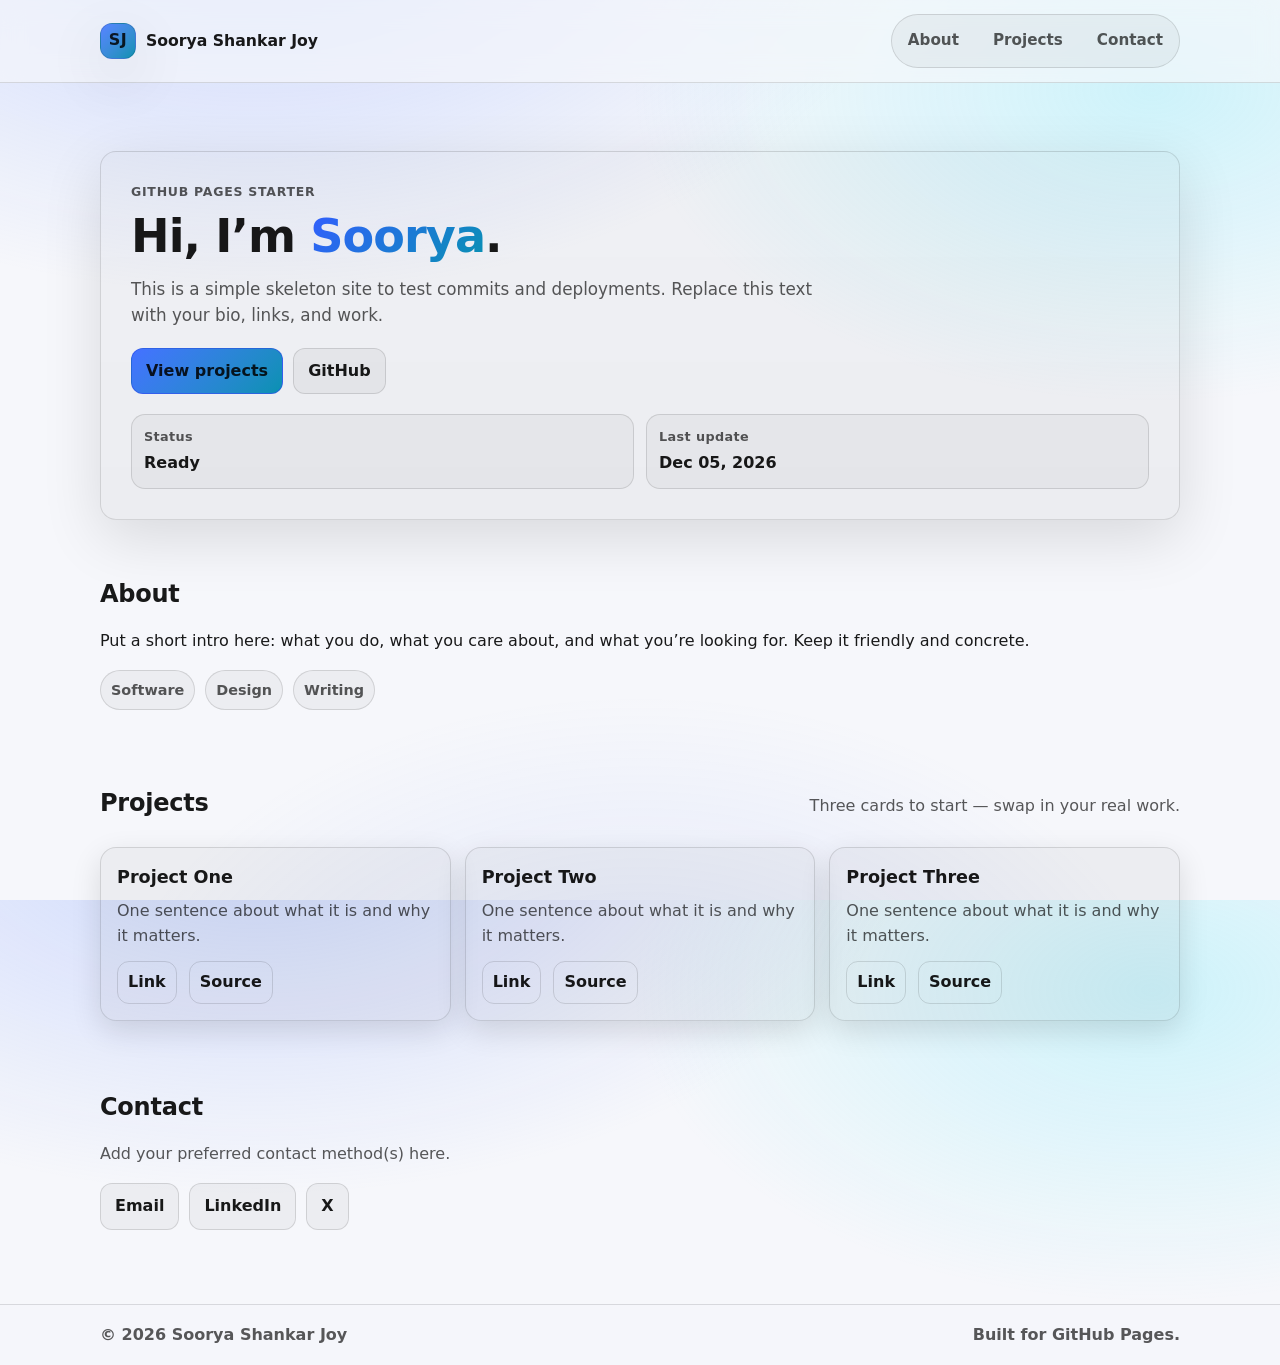
==== index.html @ 46933f5b "Init." ====
<!doctype html>
<html lang="en">
  <head>
    <meta charset="utf-8" />
    <meta name="viewport" content="width=device-width,initial-scale=1" />
    <meta name="color-scheme" content="light dark" />

    <title>Soorya Shankar Joy</title>
    <meta name="description" content="Personal website — coming online." />

    <link rel="icon" href="data:image/svg+xml,%3Csvg xmlns='http://www.w3.org/2000/svg' viewBox='0 0 100 100'%3E%3Ctext y='0.9em' font-size='90'%3E%F0%9F%93%8C%3C/text%3E%3C/svg%3E" />
    <link rel="stylesheet" href="./assets/css/styles.css" />
  </head>
  <body>
    <a class="skip-link" href="#main">Skip to content</a>

    <header class="site-header">
      <div class="container header-inner">
        <a class="brand" href="./" aria-label="Home">
          <span class="brand-mark" aria-hidden="true">SJ</span>
          <span class="brand-text">Soorya Shankar Joy</span>
        </a>

        <nav class="nav" aria-label="Primary">
          <a href="#about">About</a>
          <a href="#projects">Projects</a>
          <a href="#contact">Contact</a>
        </nav>
      </div>
    </header>

    <main id="main" class="main">
      <section class="hero">
        <div class="container hero-inner">
          <p class="eyebrow">GitHub Pages starter</p>
          <h1 class="headline">Hi, I’m <span class="accent">Soorya</span>.</h1>
          <p class="subhead">
            This is a simple skeleton site to test commits and deployments. Replace this text with your bio, links, and
            work.
          </p>

          <div class="cta-row">
            <a class="button primary" href="#projects">View projects</a>
            <a class="button" href="https://github.com/" rel="noreferrer">GitHub</a>
          </div>

          <div class="meta-row" role="list">
            <div class="meta" role="listitem">
              <div class="meta-k">Status</div>
              <div class="meta-v" id="status">Loading…</div>
            </div>
            <div class="meta" role="listitem">
              <div class="meta-k">Last update</div>
              <div class="meta-v" id="lastUpdate">—</div>
            </div>
          </div>
        </div>
      </section>

      <section id="about" class="section">
        <div class="container">
          <h2>About</h2>
          <p>
            Put a short intro here: what you do, what you care about, and what you’re looking for. Keep it friendly and
            concrete.
          </p>
          <ul class="chips" aria-label="Highlights">
            <li>Software</li>
            <li>Design</li>
            <li>Writing</li>
          </ul>
        </div>
      </section>

      <section id="projects" class="section">
        <div class="container">
          <div class="section-header">
            <h2>Projects</h2>
            <p class="muted">Three cards to start — swap in your real work.</p>
          </div>

          <div class="grid">
            <article class="card">
              <h3>Project One</h3>
              <p>One sentence about what it is and why it matters.</p>
              <div class="card-actions">
                <a href="#" aria-label="Project One link">Link</a>
                <a href="#" aria-label="Project One source">Source</a>
              </div>
            </article>
            <article class="card">
              <h3>Project Two</h3>
              <p>One sentence about what it is and why it matters.</p>
              <div class="card-actions">
                <a href="#" aria-label="Project Two link">Link</a>
                <a href="#" aria-label="Project Two source">Source</a>
              </div>
            </article>
            <article class="card">
              <h3>Project Three</h3>
              <p>One sentence about what it is and why it matters.</p>
              <div class="card-actions">
                <a href="#" aria-label="Project Three link">Link</a>
                <a href="#" aria-label="Project Three source">Source</a>
              </div>
            </article>
          </div>
        </div>
      </section>

      <section id="contact" class="section">
        <div class="container">
          <h2>Contact</h2>
          <p class="muted">Add your preferred contact method(s) here.</p>
          <div class="contact-row">
            <a class="button" href="mailto:you@example.com">Email</a>
            <a class="button" href="https://www.linkedin.com/" rel="noreferrer">LinkedIn</a>
            <a class="button" href="https://x.com/" rel="noreferrer">X</a>
          </div>
        </div>
      </section>
    </main>

    <footer class="site-footer">
      <div class="container footer-inner">
        <span>© <span id="year"></span> Soorya Shankar Joy</span>
        <span class="muted">Built for GitHub Pages.</span>
      </div>
    </footer>

    <script defer src="./assets/js/main.js"></script>
  </body>
</html>
---- assets/css/styles.css ----
:root {
  --bg: #0b0d12;
  --surface: rgba(255, 255, 255, 0.06);
  --surface-2: rgba(255, 255, 255, 0.1);
  --text: rgba(255, 255, 255, 0.92);
  --muted: rgba(255, 255, 255, 0.68);
  --border: rgba(255, 255, 255, 0.14);
  --accent: #7c9cff;
  --accent-2: #67e8f9;
  --shadow: 0 18px 60px rgba(0, 0, 0, 0.35);
  --radius: 16px;
}

@media (prefers-color-scheme: light) {
  :root {
    --bg: #f6f7fb;
    --surface: rgba(0, 0, 0, 0.04);
    --surface-2: rgba(0, 0, 0, 0.07);
    --text: rgba(0, 0, 0, 0.9);
    --muted: rgba(0, 0, 0, 0.65);
    --border: rgba(0, 0, 0, 0.12);
    --accent: #335dff;
    --accent-2: #0891b2;
    --shadow: 0 18px 60px rgba(0, 0, 0, 0.12);
  }
}

* {
  box-sizing: border-box;
}

html,
body {
  height: 100%;
}

body {
  margin: 0;
  color: var(--text);
  background: radial-gradient(1200px 700px at 20% -10%, rgba(124, 156, 255, 0.35), transparent 55%),
    radial-gradient(1000px 600px at 90% 10%, rgba(103, 232, 249, 0.28), transparent 52%),
    radial-gradient(1000px 700px at 50% 120%, rgba(124, 156, 255, 0.18), transparent 55%), var(--bg);
  font-family: ui-sans-serif, system-ui, -apple-system, Segoe UI, Roboto, "Helvetica Neue", Arial, "Noto Sans",
    "Liberation Sans", sans-serif;
  line-height: 1.55;
}

a {
  color: inherit;
  text-decoration: none;
}

a:hover {
  text-decoration: underline;
  text-underline-offset: 3px;
}

.container {
  width: min(1080px, calc(100% - 32px));
  margin: 0 auto;
}

.skip-link {
  position: absolute;
  top: 12px;
  left: 12px;
  padding: 10px 12px;
  background: var(--surface-2);
  border: 1px solid var(--border);
  border-radius: 10px;
  transform: translateY(-140%);
}

.skip-link:focus {
  transform: translateY(0);
  outline: 2px solid var(--accent);
  outline-offset: 2px;
}

.site-header {
  position: sticky;
  top: 0;
  z-index: 10;
  backdrop-filter: blur(12px);
  background: color-mix(in oklab, var(--bg), transparent 35%);
  border-bottom: 1px solid var(--border);
}

.header-inner {
  display: flex;
  align-items: center;
  justify-content: space-between;
  padding: 14px 0;
  gap: 16px;
}

.brand {
  display: flex;
  align-items: center;
  gap: 10px;
  font-weight: 700;
}

.brand-mark {
  display: inline-grid;
  place-items: center;
  width: 36px;
  height: 36px;
  border-radius: 12px;
  border: 1px solid var(--border);
  background: linear-gradient(135deg, color-mix(in oklab, var(--accent), white 20%), var(--accent-2));
  color: rgba(0, 0, 0, 0.84);
  box-shadow: var(--shadow);
  letter-spacing: 0.5px;
}

.brand-text {
  font-size: 0.98rem;
}

.nav {
  display: flex;
  gap: 14px;
  padding: 6px;
  border-radius: 999px;
  background: var(--surface);
  border: 1px solid var(--border);
}

.nav a {
  padding: 8px 10px;
  border-radius: 999px;
  color: var(--muted);
  font-weight: 600;
  font-size: 0.95rem;
}

.nav a:hover {
  color: var(--text);
  text-decoration: none;
  background: var(--surface-2);
}

.main {
  padding: 12px 0 40px;
}

.hero {
  padding: 56px 0 22px;
}

.hero-inner {
  padding: 30px;
  border: 1px solid var(--border);
  border-radius: var(--radius);
  background: linear-gradient(180deg, color-mix(in oklab, var(--surface), transparent 35%), var(--surface));
  box-shadow: var(--shadow);
}

.eyebrow {
  margin: 0 0 10px;
  font-weight: 700;
  color: var(--muted);
  letter-spacing: 0.06em;
  text-transform: uppercase;
  font-size: 0.78rem;
}

.headline {
  margin: 0;
  font-size: clamp(2rem, 3.6vw, 3.2rem);
  line-height: 1.1;
  letter-spacing: -0.02em;
}

.accent {
  background: linear-gradient(135deg, var(--accent), var(--accent-2));
  -webkit-background-clip: text;
  background-clip: text;
  color: transparent;
}

.subhead {
  margin: 14px 0 20px;
  color: var(--muted);
  font-size: 1.05rem;
  max-width: 65ch;
}

.cta-row {
  display: flex;
  flex-wrap: wrap;
  gap: 10px;
}

.button {
  display: inline-flex;
  align-items: center;
  justify-content: center;
  gap: 8px;
  padding: 10px 14px;
  border-radius: 12px;
  border: 1px solid var(--border);
  background: var(--surface);
  color: var(--text);
  font-weight: 700;
}

.button:hover {
  text-decoration: none;
  background: var(--surface-2);
}

.button.primary {
  border-color: color-mix(in oklab, var(--accent), var(--border) 40%);
  background: linear-gradient(135deg, color-mix(in oklab, var(--accent), white 10%), var(--accent-2));
  color: rgba(0, 0, 0, 0.86);
}

.meta-row {
  margin-top: 20px;
  display: grid;
  grid-template-columns: repeat(2, minmax(0, 1fr));
  gap: 12px;
}

.meta {
  padding: 12px;
  border-radius: 14px;
  border: 1px solid var(--border);
  background: color-mix(in oklab, var(--surface), transparent 20%);
}

.meta-k {
  font-size: 0.8rem;
  color: var(--muted);
  font-weight: 700;
  letter-spacing: 0.03em;
}

.meta-v {
  margin-top: 4px;
  font-weight: 700;
}

.section {
  padding: 34px 0;
}

.section-header {
  display: flex;
  align-items: baseline;
  justify-content: space-between;
  gap: 16px;
  flex-wrap: wrap;
}

h2 {
  margin: 0 0 12px;
  font-size: 1.5rem;
  letter-spacing: -0.01em;
}

.muted {
  color: var(--muted);
}

.chips {
  list-style: none;
  padding: 0;
  margin: 16px 0 0;
  display: flex;
  flex-wrap: wrap;
  gap: 10px;
}

.chips li {
  padding: 8px 10px;
  border: 1px solid var(--border);
  background: var(--surface);
  border-radius: 999px;
  font-weight: 700;
  font-size: 0.9rem;
  color: var(--muted);
}

.grid {
  display: grid;
  grid-template-columns: repeat(3, minmax(0, 1fr));
  gap: 14px;
  margin-top: 12px;
}

.card {
  padding: 16px;
  border-radius: var(--radius);
  border: 1px solid var(--border);
  background: var(--surface);
  box-shadow: 0 10px 30px rgba(0, 0, 0, 0.12);
}

.card h3 {
  margin: 0 0 8px;
  font-size: 1.1rem;
}

.card p {
  margin: 0 0 12px;
  color: var(--muted);
}

.card-actions {
  display: flex;
  gap: 12px;
  font-weight: 700;
}

.card-actions a {
  padding: 8px 10px;
  border-radius: 12px;
  border: 1px solid var(--border);
}

.card-actions a:hover {
  background: var(--surface-2);
  text-decoration: none;
}

.contact-row {
  display: flex;
  flex-wrap: wrap;
  gap: 10px;
  margin-top: 10px;
}

.site-footer {
  border-top: 1px solid var(--border);
  padding: 18px 0;
  background: color-mix(in oklab, var(--bg), transparent 30%);
}

.footer-inner {
  display: flex;
  justify-content: space-between;
  align-items: center;
  gap: 10px;
  flex-wrap: wrap;
  color: var(--muted);
  font-weight: 600;
}

@media (max-width: 860px) {
  .grid {
    grid-template-columns: 1fr;
  }

  .meta-row {
    grid-template-columns: 1fr;
  }

  .hero-inner {
    padding: 22px;
  }
}
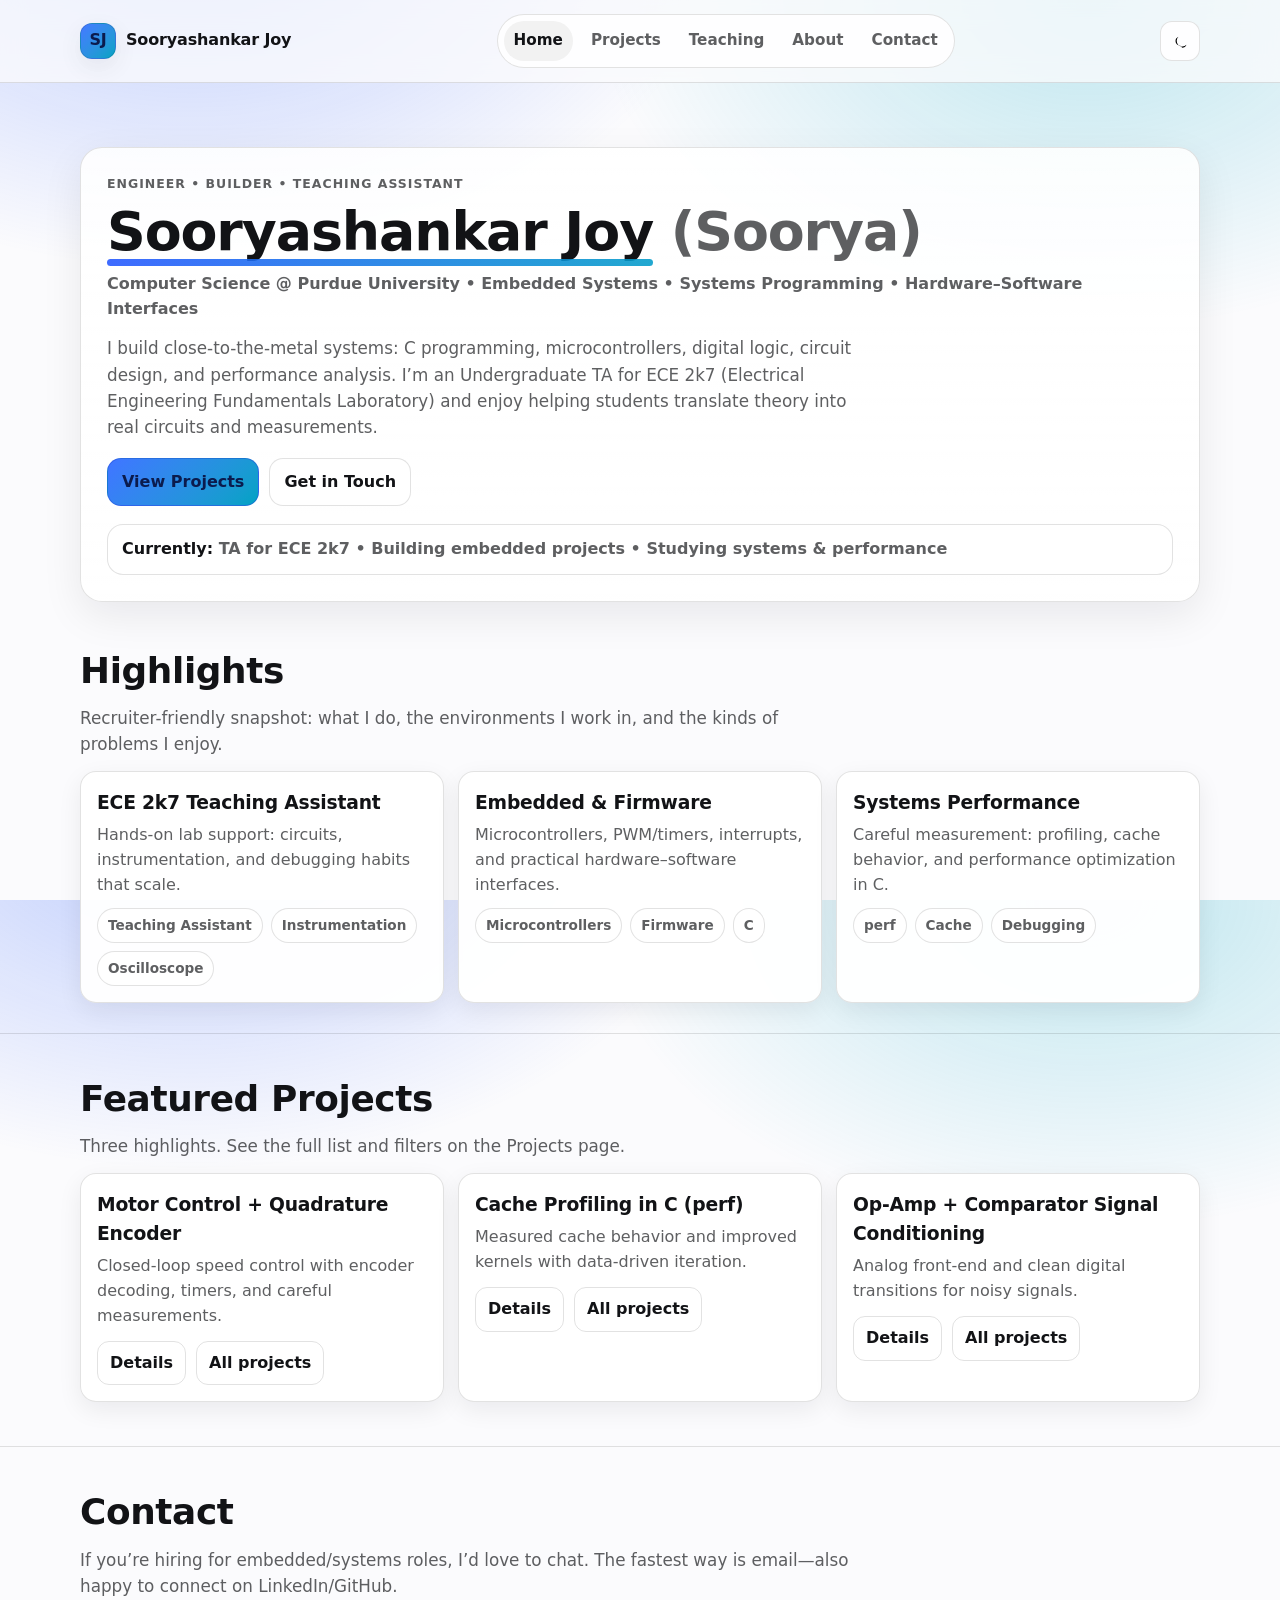
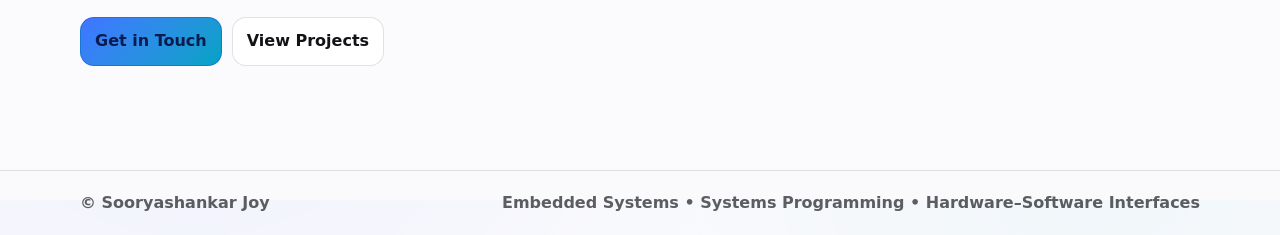
==== commit 9cc7294c: "Website 1.0" ====
--- a/index.html
+++ b/index.html
@@ -3,13 +3,36 @@
   <head>
     <meta charset="utf-8" />
     <meta name="viewport" content="width=device-width,initial-scale=1" />
-    <meta name="color-scheme" content="light dark" />
-
-    <title>Soorya Shankar Joy</title>
-    <meta name="description" content="Personal website — coming online." />
-
-    <link rel="icon" href="data:image/svg+xml,%3Csvg xmlns='http://www.w3.org/2000/svg' viewBox='0 0 100 100'%3E%3Ctext y='0.9em' font-size='90'%3E%F0%9F%93%8C%3C/text%3E%3C/svg%3E" />
-    <link rel="stylesheet" href="./assets/css/styles.css" />
+    <title>Sooryashankar Joy — Embedded Systems & Systems Programming</title>
+    <meta
+      name="description"
+      content="Sooryashankar Joy is a Computer Science student at Purdue University focused on embedded systems, systems programming, and hardware–software interfaces."
+    />
+    <meta
+      name="keywords"
+      content="Sooryashankar Joy, Purdue University, Embedded Systems, Systems Programming, C, Microcontrollers, Firmware, Hardware-Software Interface, Circuit Design, Digital Logic, Performance Optimization, Debugging, Instrumentation, Oscilloscope, Teaching Assistant, Electrical Engineering Lab"
+    />
+
+    <link rel="canonical" href="https://sooryashankarjoy.github.io/" />
+    <meta property="og:title" content="Sooryashankar Joy — Embedded Systems & Systems Programming" />
+    <meta
+      property="og:description"
+      content="Embedded systems, systems programming, and hardware–software interfaces — projects, teaching, and contact."
+    />
+    <meta property="og:type" content="website" />
+    <meta property="og:url" content="https://sooryashankarjoy.github.io/" />
+    <meta property="og:image" content="https://sooryashankarjoy.github.io/assets/og-image.svg" />
+
+    <meta name="twitter:card" content="summary_large_image" />
+    <meta name="twitter:title" content="Sooryashankar Joy — Embedded Systems & Systems Programming" />
+    <meta
+      name="twitter:description"
+      content="Embedded systems, systems programming, and hardware–software interfaces — projects, teaching, and contact."
+    />
+    <meta name="twitter:image" content="https://sooryashankarjoy.github.io/assets/og-image.svg" />
+
+    <link rel="icon" href="./assets/favicon.svg" type="image/svg+xml" />
+    <link rel="stylesheet" href="./assets/styles.css" />
   </head>
   <body>
     <a class="skip-link" href="#main">Skip to content</a>
@@ -18,104 +41,167 @@
       <div class="container header-inner">
         <a class="brand" href="./" aria-label="Home">
           <span class="brand-mark" aria-hidden="true">SJ</span>
-          <span class="brand-text">Soorya Shankar Joy</span>
+          <span>Sooryashankar Joy</span>
         </a>
 
-        <nav class="nav" aria-label="Primary">
-          <a href="#about">About</a>
-          <a href="#projects">Projects</a>
-          <a href="#contact">Contact</a>
+        <nav class="nav-desktop" aria-label="Primary">
+          <a href="./" aria-current="page">Home</a>
+          <a href="./projects.html">Projects</a>
+          <a href="./teaching.html">Teaching</a>
+          <a href="./about.html">About</a>
+          <a href="./contact.html">Contact</a>
         </nav>
+
+        <div class="header-actions">
+          <button id="themeToggle" class="icon-btn" type="button" aria-label="Toggle theme" title="Theme">
+            <svg width="18" height="18" viewBox="0 0 24 24" aria-hidden="true">
+              <path
+                fill="currentColor"
+                d="M12 18a6 6 0 0 1-6-6c0-2.6 1.7-4.8 4-5.6a7.5 7.5 0 1 0 10.6 10.6c-.8 2.3-3 4-5.6 4Z"
+              />
+            </svg>
+          </button>
+          <button
+            id="navToggle"
+            class="icon-btn hamburger"
+            type="button"
+            aria-label="Open menu"
+            aria-controls="mobileNav"
+            aria-expanded="false"
+            title="Menu"
+          >
+            <svg width="18" height="18" viewBox="0 0 24 24" aria-hidden="true">
+              <path fill="currentColor" d="M4 7h16v2H4V7Zm0 8h16v2H4v-2Zm0-4h16v2H4v-2Z" />
+            </svg>
+          </button>
+        </div>
+      </div>
+
+      <div id="mobileNav" class="mobile-panel" role="dialog" aria-label="Mobile navigation">
+        <div class="container mobile-panel-inner">
+          <a href="./" aria-current="page">Home</a>
+          <a href="./projects.html">Projects</a>
+          <a href="./teaching.html">Teaching</a>
+          <a href="./about.html">About</a>
+          <a href="./contact.html">Contact</a>
+        </div>
       </div>
     </header>
 
     <main id="main" class="main">
       <section class="hero">
-        <div class="container hero-inner">
-          <p class="eyebrow">GitHub Pages starter</p>
-          <h1 class="headline">Hi, I’m <span class="accent">Soorya</span>.</h1>
+        <div class="container">
+          <div class="hero-card">
+            <p class="eyebrow">Engineer • Builder • Teaching Assistant</p>
+            <h1 class="headline">
+              <span class="accent-underline">Sooryashankar Joy</span> <span class="muted">(Soorya)</span>
+            </h1>
+            <p class="tagline">Computer Science @ Purdue University • Embedded Systems • Systems Programming • Hardware–Software Interfaces</p>
+            <p class="subhead">
+              I build close-to-the-metal systems: C programming, microcontrollers, digital logic, circuit design, and performance
+              analysis. I’m an Undergraduate TA for ECE 2k7 (Electrical Engineering Fundamentals Laboratory) and enjoy helping
+              students translate theory into real circuits and measurements.
+            </p>
+
+            <div class="cta-row">
+              <a class="btn primary" href="./projects.html">View Projects</a>
+              <a class="btn" href="./contact.html">Get in Touch</a>
+            </div>
+
+            <div class="now" role="note" aria-label="Now">
+              <strong>Currently:</strong> TA for ECE 2k7 • Building embedded projects • Studying systems &amp; performance
+            </div>
+          </div>
+        </div>
+      </section>
+
+      <section class="section compact">
+        <div class="container">
+          <h2 class="title">Highlights</h2>
           <p class="subhead">
-            This is a simple skeleton site to test commits and deployments. Replace this text with your bio, links, and
-            work.
+            Recruiter-friendly snapshot: what I do, the environments I work in, and the kinds of problems I enjoy.
           </p>
 
+          <div class="grid" style="margin-top: 14px">
+            <article class="card span-4">
+              <h3>ECE 2k7 Teaching Assistant</h3>
+              <p>Hands-on lab support: circuits, instrumentation, and debugging habits that scale.</p>
+              <div class="tags" aria-label="Keywords">
+                <span class="tag">Teaching Assistant</span>
+                <span class="tag">Instrumentation</span>
+                <span class="tag">Oscilloscope</span>
+              </div>
+            </article>
+            <article class="card span-4">
+              <h3>Embedded &amp; Firmware</h3>
+              <p>Microcontrollers, PWM/timers, interrupts, and practical hardware–software interfaces.</p>
+              <div class="tags" aria-label="Keywords">
+                <span class="tag">Microcontrollers</span>
+                <span class="tag">Firmware</span>
+                <span class="tag">C</span>
+              </div>
+            </article>
+            <article class="card span-4">
+              <h3>Systems Performance</h3>
+              <p>Careful measurement: profiling, cache behavior, and performance optimization in C.</p>
+              <div class="tags" aria-label="Keywords">
+                <span class="tag">perf</span>
+                <span class="tag">Cache</span>
+                <span class="tag">Debugging</span>
+              </div>
+            </article>
+          </div>
+        </div>
+      </section>
+
+      <hr class="divider" />
+
+      <section class="section">
+        <div class="container">
+          <h2 class="title">Featured Projects</h2>
+          <p class="subhead muted">Three highlights. See the full list and filters on the Projects page.</p>
+
+          <div class="grid" style="margin-top: 14px">
+            <article class="card span-4">
+              <h3>Motor Control + Quadrature Encoder</h3>
+              <p>Closed-loop speed control with encoder decoding, timers, and careful measurements.</p>
+              <div class="card-actions">
+                <a href="./projects.html#motor-control">Details</a>
+                <a href="./projects.html">All projects</a>
+              </div>
+            </article>
+            <article class="card span-4">
+              <h3>Cache Profiling in C (perf)</h3>
+              <p>Measured cache behavior and improved kernels with data-driven iteration.</p>
+              <div class="card-actions">
+                <a href="./projects.html#perf-c">Details</a>
+                <a href="./projects.html">All projects</a>
+              </div>
+            </article>
+            <article class="card span-4">
+              <h3>Op-Amp + Comparator Signal Conditioning</h3>
+              <p>Analog front-end and clean digital transitions for noisy signals.</p>
+              <div class="card-actions">
+                <a href="./projects.html#signal-conditioning">Details</a>
+                <a href="./projects.html">All projects</a>
+              </div>
+            </article>
+          </div>
+        </div>
+      </section>
+
+      <hr class="divider" />
+
+      <section class="section">
+        <div class="container">
+          <h2 class="title">Contact</h2>
+          <p class="subhead">
+            If you’re hiring for embedded/systems roles, I’d love to chat. The fastest way is email—also happy to connect on
+            LinkedIn/GitHub.
+          </p>
           <div class="cta-row">
-            <a class="button primary" href="#projects">View projects</a>
-            <a class="button" href="https://github.com/" rel="noreferrer">GitHub</a>
-          </div>
-
-          <div class="meta-row" role="list">
-            <div class="meta" role="listitem">
-              <div class="meta-k">Status</div>
-              <div class="meta-v" id="status">Loading…</div>
-            </div>
-            <div class="meta" role="listitem">
-              <div class="meta-k">Last update</div>
-              <div class="meta-v" id="lastUpdate">—</div>
-            </div>
-          </div>
-        </div>
-      </section>
-
-      <section id="about" class="section">
-        <div class="container">
-          <h2>About</h2>
-          <p>
-            Put a short intro here: what you do, what you care about, and what you’re looking for. Keep it friendly and
-            concrete.
-          </p>
-          <ul class="chips" aria-label="Highlights">
-            <li>Software</li>
-            <li>Design</li>
-            <li>Writing</li>
-          </ul>
-        </div>
-      </section>
-
-      <section id="projects" class="section">
-        <div class="container">
-          <div class="section-header">
-            <h2>Projects</h2>
-            <p class="muted">Three cards to start — swap in your real work.</p>
-          </div>
-
-          <div class="grid">
-            <article class="card">
-              <h3>Project One</h3>
-              <p>One sentence about what it is and why it matters.</p>
-              <div class="card-actions">
-                <a href="#" aria-label="Project One link">Link</a>
-                <a href="#" aria-label="Project One source">Source</a>
-              </div>
-            </article>
-            <article class="card">
-              <h3>Project Two</h3>
-              <p>One sentence about what it is and why it matters.</p>
-              <div class="card-actions">
-                <a href="#" aria-label="Project Two link">Link</a>
-                <a href="#" aria-label="Project Two source">Source</a>
-              </div>
-            </article>
-            <article class="card">
-              <h3>Project Three</h3>
-              <p>One sentence about what it is and why it matters.</p>
-              <div class="card-actions">
-                <a href="#" aria-label="Project Three link">Link</a>
-                <a href="#" aria-label="Project Three source">Source</a>
-              </div>
-            </article>
-          </div>
-        </div>
-      </section>
-
-      <section id="contact" class="section">
-        <div class="container">
-          <h2>Contact</h2>
-          <p class="muted">Add your preferred contact method(s) here.</p>
-          <div class="contact-row">
-            <a class="button" href="mailto:you@example.com">Email</a>
-            <a class="button" href="https://www.linkedin.com/" rel="noreferrer">LinkedIn</a>
-            <a class="button" href="https://x.com/" rel="noreferrer">X</a>
+            <a class="btn primary" href="./contact.html">Get in Touch</a>
+            <a class="btn" href="./projects.html">View Projects</a>
           </div>
         </div>
       </section>
@@ -123,11 +209,17 @@
 
     <footer class="site-footer">
       <div class="container footer-inner">
-        <span>© <span id="year"></span> Soorya Shankar Joy</span>
-        <span class="muted">Built for GitHub Pages.</span>
+        <span>© <span id="year"></span> Sooryashankar Joy</span>
+        <span>Embedded Systems • Systems Programming • Hardware–Software Interfaces</span>
       </div>
     </footer>
 
-    <script defer src="./assets/js/main.js"></script>
+    <button id="backToTop" class="back-to-top" type="button" aria-label="Back to top" title="Back to top">
+      <svg width="18" height="18" viewBox="0 0 24 24" aria-hidden="true">
+        <path fill="currentColor" d="M12 5l7 7-1.4 1.4L13 8.8V19h-2V8.8L6.4 13.4 5 12l7-7Z" />
+      </svg>
+    </button>
+
+    <script defer src="./assets/main.js"></script>
   </body>
 </html>
--- a/assets/styles.css
+++ b/assets/styles.css
@@ -0,0 +1,677 @@
+/*
+  Sooryashankar Joy — Personal site
+  Vanilla HTML/CSS, GitHub Pages friendly.
+*/
+
+:root {
+  /* Color system (light defaults) */
+  --bg: #fbfbfd;
+  --surface: #ffffff;
+  --text: #121316;
+  --muted: rgba(18, 19, 22, 0.68);
+  --border: rgba(18, 19, 22, 0.12);
+  --shadow: 0 14px 40px rgba(18, 19, 22, 0.08);
+  --shadow-soft: 0 8px 24px rgba(18, 19, 22, 0.07);
+
+  --accent: #2457ff;
+  --accent-2: #00a3c4;
+  --accent-ink: #0b1b4d;
+
+  /* Type */
+  --font: ui-sans-serif, system-ui, -apple-system, Segoe UI, Roboto, "Helvetica Neue", Arial, "Noto Sans",
+    "Liberation Sans", sans-serif;
+  --mono: ui-monospace, SFMono-Regular, Menlo, Monaco, Consolas, "Liberation Mono", "Courier New", monospace;
+
+  /* Spacing + radius */
+  --container: 1120px;
+  --pad: 20px;
+  --radius: 16px;
+  --radius-sm: 12px;
+  --radius-lg: 22px;
+
+  /* Focus */
+  --focus: color-mix(in oklab, var(--accent), white 15%);
+
+  color-scheme: light;
+}
+
+/* Dark theme */
+html[data-theme="dark"] {
+  --bg: #0b0c10;
+  --surface: #11131a;
+  --text: rgba(255, 255, 255, 0.92);
+  --muted: rgba(255, 255, 255, 0.68);
+  --border: rgba(255, 255, 255, 0.14);
+  --shadow: 0 18px 60px rgba(0, 0, 0, 0.35);
+  --shadow-soft: 0 12px 40px rgba(0, 0, 0, 0.28);
+  --accent: #7c9cff;
+  --accent-2: #67e8f9;
+  --accent-ink: rgba(0, 0, 0, 0.82);
+  color-scheme: dark;
+}
+
+* {
+  box-sizing: border-box;
+}
+
+html,
+body {
+  height: 100%;
+}
+
+body {
+  margin: 0;
+  font-family: var(--font);
+  line-height: 1.55;
+  color: var(--text);
+  background:
+    radial-gradient(900px 600px at 15% -10%, color-mix(in oklab, var(--accent), transparent 70%), transparent 60%),
+    radial-gradient(900px 600px at 85% 0%, color-mix(in oklab, var(--accent-2), transparent 76%), transparent 55%),
+    var(--bg);
+}
+
+img,
+svg {
+  max-width: 100%;
+  height: auto;
+}
+
+a {
+  color: inherit;
+  text-decoration: none;
+}
+
+a:hover {
+  text-decoration: underline;
+  text-underline-offset: 3px;
+}
+
+/* Accessibility */
+:focus-visible {
+  outline: 2px solid var(--focus);
+  outline-offset: 3px;
+}
+
+.skip-link {
+  position: absolute;
+  top: 12px;
+  left: 12px;
+  padding: 10px 12px;
+  border-radius: 12px;
+  border: 1px solid var(--border);
+  background: color-mix(in oklab, var(--surface), transparent 12%);
+  transform: translateY(-150%);
+  z-index: 1000;
+}
+
+.skip-link:focus {
+  transform: translateY(0);
+}
+
+/* Layout */
+.container {
+  width: min(var(--container), calc(100% - (var(--pad) * 2)));
+  margin: 0 auto;
+}
+
+.main {
+  padding: 18px 0 60px;
+}
+
+.section {
+  padding: 44px 0;
+}
+
+.section.compact {
+  padding: 30px 0;
+}
+
+.divider {
+  border: 0;
+  height: 1px;
+  background: var(--border);
+  margin: 0;
+}
+
+/* Typography */
+.eyebrow {
+  margin: 0 0 10px;
+  font-weight: 700;
+  color: var(--muted);
+  letter-spacing: 0.08em;
+  text-transform: uppercase;
+  font-size: 0.78rem;
+}
+
+.headline {
+  margin: 0;
+  letter-spacing: -0.02em;
+  line-height: 1.06;
+  font-size: clamp(2.2rem, 4.2vw, 3.4rem);
+}
+
+.title {
+  margin: 0;
+  letter-spacing: -0.01em;
+  line-height: 1.15;
+  font-size: clamp(1.7rem, 2.8vw, 2.3rem);
+}
+
+.subhead {
+  margin: 14px 0 0;
+  color: var(--muted);
+  font-size: 1.05rem;
+  max-width: 72ch;
+}
+
+.muted {
+  color: var(--muted);
+}
+
+.mono {
+  font-family: var(--mono);
+}
+
+/* Header / nav */
+.site-header {
+  position: sticky;
+  top: 0;
+  z-index: 50;
+  backdrop-filter: blur(12px);
+  background: color-mix(in oklab, var(--bg), transparent 24%);
+  border-bottom: 1px solid var(--border);
+}
+
+.header-inner {
+  display: flex;
+  align-items: center;
+  justify-content: space-between;
+  gap: 14px;
+  padding: 14px 0;
+}
+
+.brand {
+  display: inline-flex;
+  align-items: center;
+  gap: 10px;
+  font-weight: 800;
+  letter-spacing: -0.01em;
+}
+
+.brand-mark {
+  display: inline-grid;
+  place-items: center;
+  width: 36px;
+  height: 36px;
+  border-radius: 12px;
+  border: 1px solid var(--border);
+  background: linear-gradient(135deg, color-mix(in oklab, var(--accent), white 16%), var(--accent-2));
+  color: var(--accent-ink);
+  box-shadow: var(--shadow-soft);
+}
+
+.nav-desktop {
+  display: flex;
+  align-items: center;
+  gap: 8px;
+  padding: 6px;
+  border-radius: 999px;
+  border: 1px solid var(--border);
+  background: color-mix(in oklab, var(--surface), transparent 6%);
+}
+
+.nav-desktop a {
+  padding: 8px 10px;
+  border-radius: 999px;
+  font-weight: 700;
+  font-size: 0.95rem;
+  color: var(--muted);
+}
+
+.nav-desktop a[aria-current="page"] {
+  color: var(--text);
+  background: color-mix(in oklab, var(--surface), black 4%);
+  text-decoration: none;
+}
+
+.nav-desktop a:hover {
+  color: var(--text);
+  text-decoration: none;
+  background: color-mix(in oklab, var(--surface), black 5%);
+}
+
+.header-actions {
+  display: flex;
+  align-items: center;
+  gap: 8px;
+}
+
+.icon-btn {
+  display: inline-grid;
+  place-items: center;
+  width: 40px;
+  height: 40px;
+  border-radius: 12px;
+  border: 1px solid var(--border);
+  background: color-mix(in oklab, var(--surface), transparent 6%);
+}
+
+.icon-btn:hover {
+  background: color-mix(in oklab, var(--surface), black 5%);
+  text-decoration: none;
+}
+
+.hamburger {
+  display: none;
+}
+
+.mobile-panel {
+  display: none;
+  border-top: 1px solid var(--border);
+  background: color-mix(in oklab, var(--bg), transparent 12%);
+}
+
+.mobile-panel-inner {
+  padding: 10px 0 16px;
+  display: grid;
+  gap: 8px;
+}
+
+.mobile-panel a {
+  padding: 12px 12px;
+  border-radius: 14px;
+  border: 1px solid var(--border);
+  background: color-mix(in oklab, var(--surface), transparent 6%);
+  font-weight: 800;
+}
+
+.mobile-panel a[aria-current="page"] {
+  border-color: color-mix(in oklab, var(--accent), var(--border) 65%);
+}
+
+html[data-nav-open="true"] .mobile-panel {
+  display: block;
+}
+
+/* Hero */
+.hero {
+  padding: 46px 0 18px;
+}
+
+.hero-card {
+  padding: 26px;
+  border-radius: var(--radius-lg);
+  border: 1px solid var(--border);
+  background: linear-gradient(
+    180deg,
+    color-mix(in oklab, var(--surface), transparent 12%),
+    color-mix(in oklab, var(--surface), transparent 2%)
+  );
+  box-shadow: var(--shadow);
+}
+
+.tagline {
+  margin: 12px 0 0;
+  font-weight: 800;
+  color: var(--muted);
+}
+
+.cta-row {
+  display: flex;
+  flex-wrap: wrap;
+  gap: 10px;
+  margin-top: 18px;
+}
+
+.btn {
+  display: inline-flex;
+  align-items: center;
+  justify-content: center;
+  gap: 10px;
+  padding: 11px 14px;
+  border-radius: 14px;
+  border: 1px solid var(--border);
+  background: color-mix(in oklab, var(--surface), transparent 6%);
+  font-weight: 800;
+}
+
+.btn:hover {
+  text-decoration: none;
+  background: color-mix(in oklab, var(--surface), black 5%);
+}
+
+.btn.primary {
+  border-color: color-mix(in oklab, var(--accent), var(--border) 60%);
+  background: linear-gradient(135deg, color-mix(in oklab, var(--accent), white 14%), var(--accent-2));
+  color: var(--accent-ink);
+}
+
+.btn.primary:hover {
+  background: linear-gradient(135deg, color-mix(in oklab, var(--accent), white 6%), var(--accent-2));
+}
+
+.btn.ghost {
+  background: transparent;
+}
+
+.btn.ghost:hover {
+  background: color-mix(in oklab, var(--surface), transparent 60%);
+}
+
+/* Subtle accent underline animation (CSS only) */
+.accent-underline {
+  position: relative;
+  display: inline-block;
+}
+
+.accent-underline::after {
+  content: "";
+  position: absolute;
+  left: 0;
+  right: 0;
+  bottom: -0.12em;
+  height: 0.14em;
+  border-radius: 999px;
+  background: linear-gradient(90deg, var(--accent), var(--accent-2), var(--accent));
+  background-size: 220% 100%;
+  animation: accentShift 6s linear infinite;
+  opacity: 0.88;
+}
+
+@keyframes accentShift {
+  0% {
+    background-position: 0% 50%;
+  }
+  100% {
+    background-position: 220% 50%;
+  }
+}
+
+@media (prefers-reduced-motion: reduce) {
+  .accent-underline::after {
+    animation: none;
+  }
+}
+
+/* Cards, grids, tags */
+.grid {
+  display: grid;
+  grid-template-columns: repeat(12, minmax(0, 1fr));
+  gap: 14px;
+}
+
+.card {
+  border: 1px solid var(--border);
+  background: color-mix(in oklab, var(--surface), transparent 4%);
+  border-radius: var(--radius);
+  box-shadow: var(--shadow-soft);
+  padding: 16px;
+}
+
+.card h3 {
+  margin: 0 0 6px;
+  letter-spacing: -0.01em;
+}
+
+.card p {
+  margin: 0;
+  color: var(--muted);
+}
+
+.card .meta {
+  margin-top: 10px;
+  padding-top: 10px;
+  border-top: 1px solid var(--border);
+  color: var(--muted);
+  font-size: 0.95rem;
+}
+
+.span-4 {
+  grid-column: span 4;
+}
+
+.span-6 {
+  grid-column: span 6;
+}
+
+.span-8 {
+  grid-column: span 8;
+}
+
+.span-12 {
+  grid-column: span 12;
+}
+
+.tags {
+  display: flex;
+  flex-wrap: wrap;
+  gap: 8px;
+  margin-top: 10px;
+}
+
+.tag {
+  display: inline-flex;
+  align-items: center;
+  gap: 8px;
+  padding: 6px 10px;
+  border-radius: 999px;
+  border: 1px solid var(--border);
+  background: color-mix(in oklab, var(--surface), transparent 8%);
+  font-weight: 800;
+  font-size: 0.85rem;
+  color: var(--muted);
+}
+
+.card-actions {
+  display: flex;
+  flex-wrap: wrap;
+  gap: 10px;
+  margin-top: 12px;
+}
+
+.card-actions a {
+  padding: 9px 12px;
+  border-radius: 12px;
+  border: 1px solid var(--border);
+  font-weight: 800;
+}
+
+.card-actions a:hover {
+  text-decoration: none;
+  background: color-mix(in oklab, var(--surface), black 5%);
+}
+
+/* “Now” strip */
+.now {
+  margin-top: 18px;
+  border: 1px solid var(--border);
+  background: color-mix(in oklab, var(--surface), transparent 8%);
+  border-radius: var(--radius);
+  padding: 12px 14px;
+  color: var(--muted);
+  font-weight: 700;
+}
+
+.now strong {
+  color: var(--text);
+}
+
+/* Filter chips */
+.chips {
+  display: flex;
+  flex-wrap: wrap;
+  gap: 8px;
+  margin: 14px 0 0;
+  padding: 0;
+  list-style: none;
+}
+
+.chip-btn {
+  padding: 8px 12px;
+  border-radius: 999px;
+  border: 1px solid var(--border);
+  background: color-mix(in oklab, var(--surface), transparent 6%);
+  font-weight: 900;
+  color: var(--muted);
+}
+
+.chip-btn[aria-pressed="true"] {
+  color: var(--text);
+  border-color: color-mix(in oklab, var(--accent), var(--border) 65%);
+}
+
+.chip-btn:hover {
+  background: color-mix(in oklab, var(--surface), black 5%);
+}
+
+/* Accordion */
+.accordion {
+  display: grid;
+  gap: 10px;
+  margin-top: 14px;
+}
+
+.accordion-item {
+  border: 1px solid var(--border);
+  border-radius: var(--radius);
+  background: color-mix(in oklab, var(--surface), transparent 4%);
+  overflow: clip;
+}
+
+.accordion-trigger {
+  width: 100%;
+  padding: 14px 14px;
+  border: 0;
+  background: transparent;
+  color: var(--text);
+  display: flex;
+  align-items: center;
+  justify-content: space-between;
+  gap: 12px;
+  font-weight: 900;
+  text-align: left;
+  cursor: pointer;
+}
+
+.accordion-trigger:hover {
+  background: color-mix(in oklab, var(--surface), black 4%);
+}
+
+.accordion-panel {
+  padding: 0 14px 14px;
+  color: var(--muted);
+}
+
+.accordion-panel[hidden] {
+  display: none;
+}
+
+.chev {
+  flex: 0 0 auto;
+  width: 18px;
+  height: 18px;
+  border-radius: 6px;
+  border: 1px solid var(--border);
+  display: inline-grid;
+  place-items: center;
+  color: var(--muted);
+}
+
+/* Footer */
+.site-footer {
+  border-top: 1px solid var(--border);
+  padding: 20px 0;
+  background: color-mix(in oklab, var(--bg), transparent 16%);
+}
+
+.footer-inner {
+  display: flex;
+  justify-content: space-between;
+  align-items: center;
+  gap: 10px;
+  flex-wrap: wrap;
+  color: var(--muted);
+  font-weight: 700;
+}
+
+/* Back-to-top */
+.back-to-top {
+  position: fixed;
+  right: 16px;
+  bottom: 16px;
+  width: 44px;
+  height: 44px;
+  border-radius: 14px;
+  border: 1px solid var(--border);
+  background: color-mix(in oklab, var(--surface), transparent 2%);
+  box-shadow: var(--shadow-soft);
+  display: none;
+  place-items: center;
+  cursor: pointer;
+  z-index: 60;
+}
+
+.back-to-top:hover {
+  background: color-mix(in oklab, var(--surface), black 6%);
+}
+
+html[data-show-top="true"] .back-to-top {
+  display: grid;
+}
+
+/* Forms */
+.field {
+  display: grid;
+  gap: 6px;
+}
+
+label {
+  font-weight: 800;
+  color: var(--muted);
+}
+
+input,
+textarea {
+  width: 100%;
+  padding: 12px 12px;
+  border-radius: 14px;
+  border: 1px solid var(--border);
+  background: color-mix(in oklab, var(--surface), transparent 6%);
+  color: var(--text);
+  font: inherit;
+}
+
+textarea {
+  min-height: 120px;
+  resize: vertical;
+}
+
+.form-grid {
+  display: grid;
+  gap: 12px;
+  margin-top: 14px;
+}
+
+.note {
+  margin-top: 10px;
+  font-size: 0.95rem;
+  color: var(--muted);
+}
+
+/* Responsive */
+@media (max-width: 920px) {
+  .span-4,
+  .span-6,
+  .span-8 {
+    grid-column: span 12;
+  }
+
+  .nav-desktop {
+    display: none;
+  }
+
+  .hamburger {
+    display: inline-grid;
+  }
+}
+
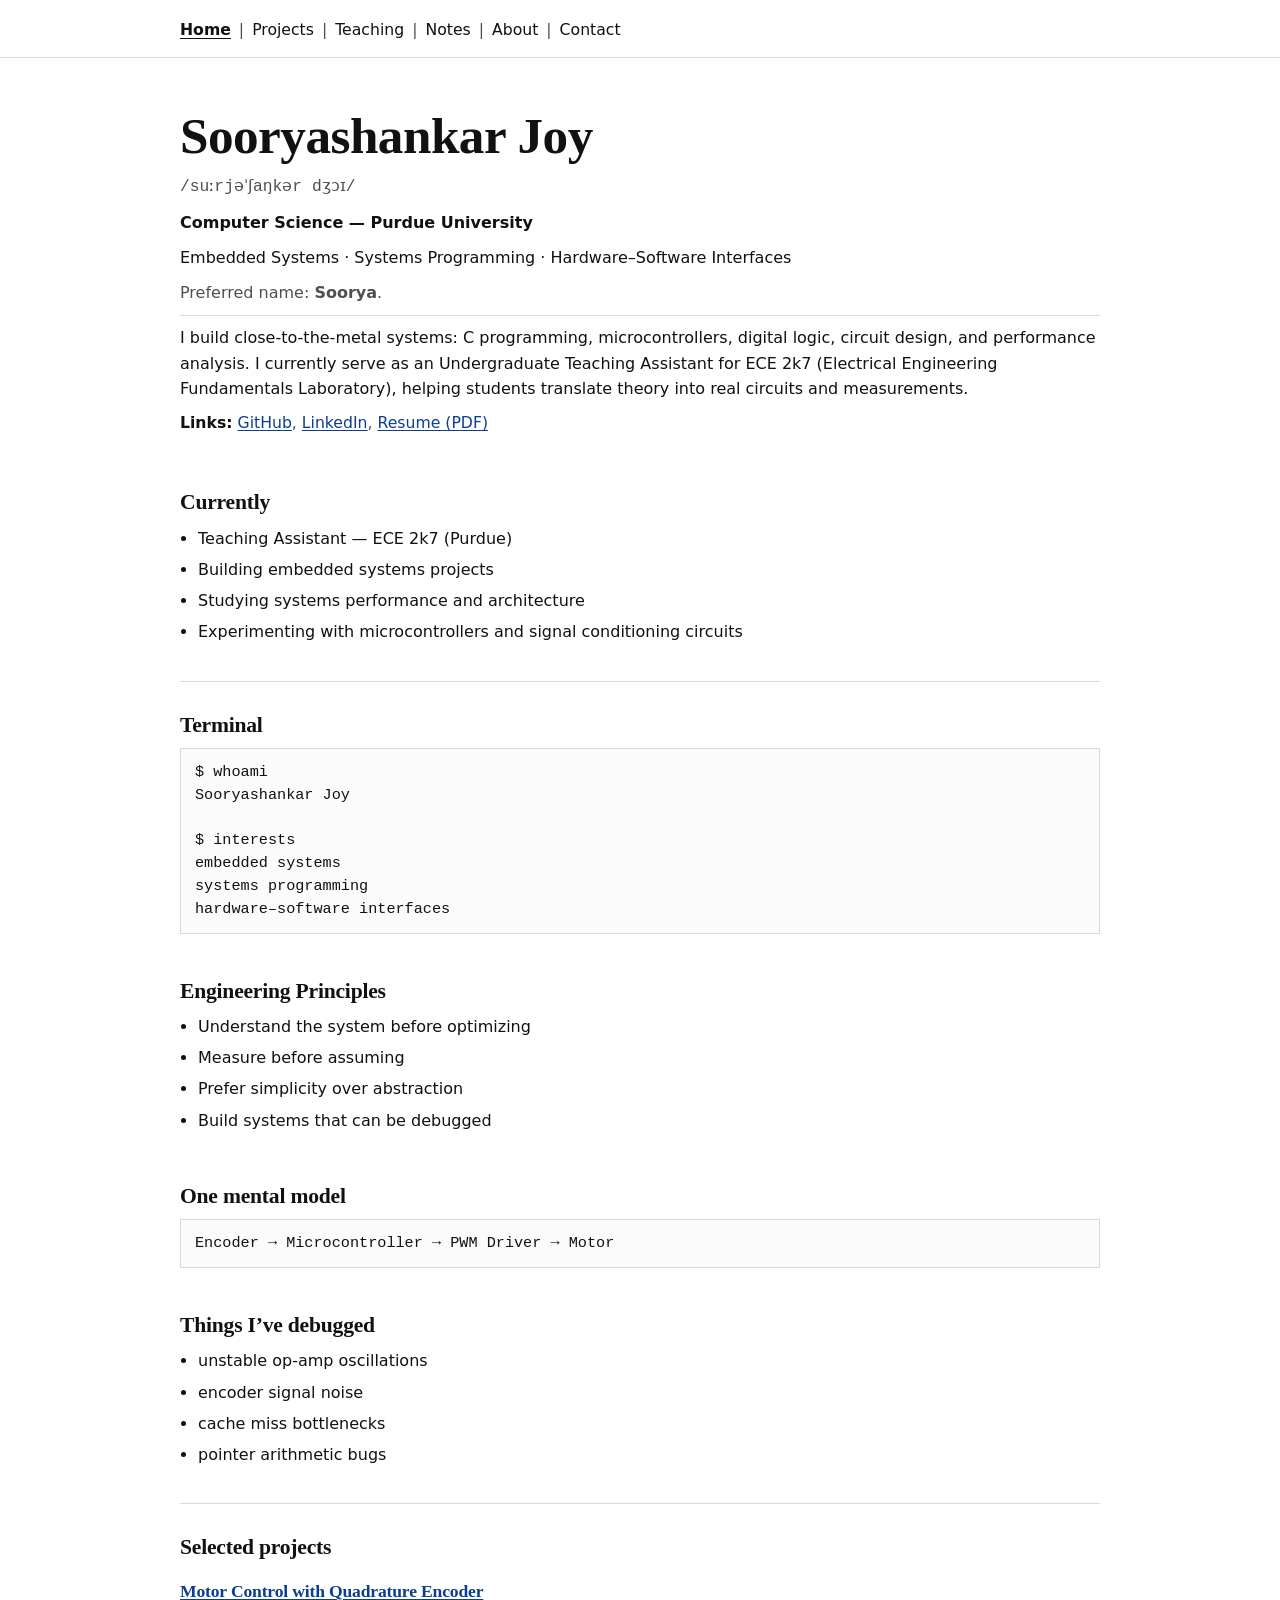
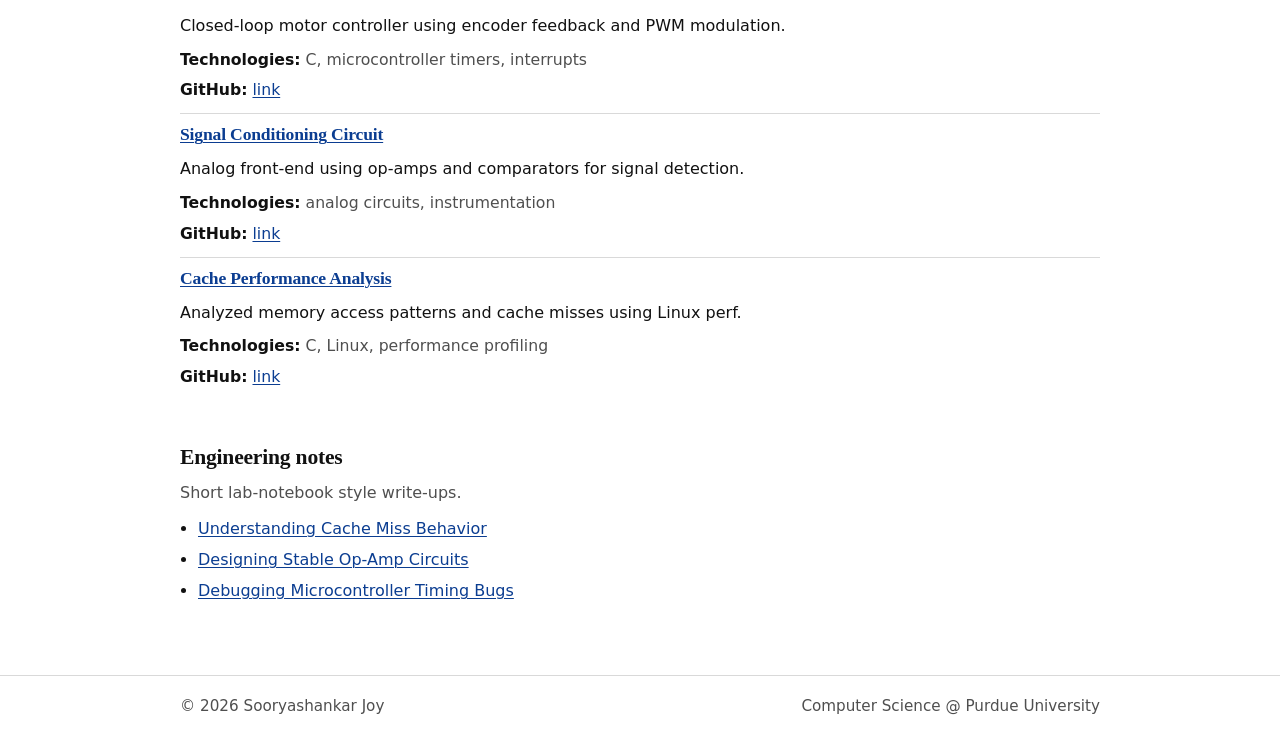
==== commit 446dcca8: "Website 1.0" ====
--- a/index.html
+++ b/index.html
@@ -3,31 +3,28 @@
   <head>
     <meta charset="utf-8" />
     <meta name="viewport" content="width=device-width,initial-scale=1" />
-    <title>Sooryashankar Joy — Embedded Systems & Systems Programming</title>
+
+    <title>Sooryashankar Joy (Soorya) — Systems & Embedded</title>
     <meta
       name="description"
-      content="Sooryashankar Joy is a Computer Science student at Purdue University focused on embedded systems, systems programming, and hardware–software interfaces."
+      content="Sooryashankar Joy (Soorya) is a Computer Science student at Purdue University focused on embedded systems, systems programming, and hardware–software interfaces."
     />
-    <meta
-      name="keywords"
-      content="Sooryashankar Joy, Purdue University, Embedded Systems, Systems Programming, C, Microcontrollers, Firmware, Hardware-Software Interface, Circuit Design, Digital Logic, Performance Optimization, Debugging, Instrumentation, Oscilloscope, Teaching Assistant, Electrical Engineering Lab"
-    />
+    <link rel="canonical" href="https://sooryashankarjoy.github.io/" />
 
-    <link rel="canonical" href="https://sooryashankarjoy.github.io/" />
-    <meta property="og:title" content="Sooryashankar Joy — Embedded Systems & Systems Programming" />
+    <meta property="og:title" content="Sooryashankar Joy — Systems & Embedded" />
     <meta
       property="og:description"
-      content="Embedded systems, systems programming, and hardware–software interfaces — projects, teaching, and contact."
+      content="Embedded systems, systems programming, hardware–software interfaces. Projects, teaching, engineering notes."
     />
     <meta property="og:type" content="website" />
     <meta property="og:url" content="https://sooryashankarjoy.github.io/" />
     <meta property="og:image" content="https://sooryashankarjoy.github.io/assets/og-image.svg" />
 
     <meta name="twitter:card" content="summary_large_image" />
-    <meta name="twitter:title" content="Sooryashankar Joy — Embedded Systems & Systems Programming" />
+    <meta name="twitter:title" content="Sooryashankar Joy — Systems & Embedded" />
     <meta
       name="twitter:description"
-      content="Embedded systems, systems programming, and hardware–software interfaces — projects, teaching, and contact."
+      content="Embedded systems, systems programming, hardware–software interfaces. Projects, teaching, engineering notes."
     />
     <meta name="twitter:image" content="https://sooryashankarjoy.github.io/assets/og-image.svg" />
 
@@ -39,187 +36,144 @@
 
     <header class="site-header">
       <div class="container header-inner">
-        <a class="brand" href="./" aria-label="Home">
-          <span class="brand-mark" aria-hidden="true">SJ</span>
-          <span>Sooryashankar Joy</span>
-        </a>
-
-        <nav class="nav-desktop" aria-label="Primary">
-          <a href="./" aria-current="page">Home</a>
+        <nav class="topnav" aria-label="Primary">
+          <a href="./">Home</a>
+          <span class="sep" aria-hidden="true">|</span>
           <a href="./projects.html">Projects</a>
+          <span class="sep" aria-hidden="true">|</span>
           <a href="./teaching.html">Teaching</a>
+          <span class="sep" aria-hidden="true">|</span>
+          <a href="./notes.html">Notes</a>
+          <span class="sep" aria-hidden="true">|</span>
           <a href="./about.html">About</a>
+          <span class="sep" aria-hidden="true">|</span>
           <a href="./contact.html">Contact</a>
         </nav>
-
-        <div class="header-actions">
-          <button id="themeToggle" class="icon-btn" type="button" aria-label="Toggle theme" title="Theme">
-            <svg width="18" height="18" viewBox="0 0 24 24" aria-hidden="true">
-              <path
-                fill="currentColor"
-                d="M12 18a6 6 0 0 1-6-6c0-2.6 1.7-4.8 4-5.6a7.5 7.5 0 1 0 10.6 10.6c-.8 2.3-3 4-5.6 4Z"
-              />
-            </svg>
-          </button>
-          <button
-            id="navToggle"
-            class="icon-btn hamburger"
-            type="button"
-            aria-label="Open menu"
-            aria-controls="mobileNav"
-            aria-expanded="false"
-            title="Menu"
-          >
-            <svg width="18" height="18" viewBox="0 0 24 24" aria-hidden="true">
-              <path fill="currentColor" d="M4 7h16v2H4V7Zm0 8h16v2H4v-2Zm0-4h16v2H4v-2Z" />
-            </svg>
-          </button>
-        </div>
-      </div>
-
-      <div id="mobileNav" class="mobile-panel" role="dialog" aria-label="Mobile navigation">
-        <div class="container mobile-panel-inner">
-          <a href="./" aria-current="page">Home</a>
-          <a href="./projects.html">Projects</a>
-          <a href="./teaching.html">Teaching</a>
-          <a href="./about.html">About</a>
-          <a href="./contact.html">Contact</a>
-        </div>
       </div>
     </header>
 
-    <main id="main" class="main">
-      <section class="hero">
-        <div class="container">
-          <div class="hero-card">
-            <p class="eyebrow">Engineer • Builder • Teaching Assistant</p>
-            <h1 class="headline">
-              <span class="accent-underline">Sooryashankar Joy</span> <span class="muted">(Soorya)</span>
-            </h1>
-            <p class="tagline">Computer Science @ Purdue University • Embedded Systems • Systems Programming • Hardware–Software Interfaces</p>
-            <p class="subhead">
-              I build close-to-the-metal systems: C programming, microcontrollers, digital logic, circuit design, and performance
-              analysis. I’m an Undergraduate TA for ECE 2k7 (Electrical Engineering Fundamentals Laboratory) and enjoy helping
-              students translate theory into real circuits and measurements.
-            </p>
+    <main id="main">
+      <div class="container">
+        <section aria-label="Hero">
+          <h1>Sooryashankar Joy</h1>
+          <div class="subtitle">
+            <span title="soo-rya SHANG-ker joy">/suːrjəˈʃaŋkər dʒɔɪ/</span>
+          </div>
+          <p class="tagline"><strong>Computer Science — Purdue University</strong></p>
+          <p class="tagline">Embedded Systems · Systems Programming · Hardware–Software Interfaces</p>
+          <p class="muted">Preferred name: <strong>Soorya</strong>.</p>
 
-            <div class="cta-row">
-              <a class="btn primary" href="./projects.html">View Projects</a>
-              <a class="btn" href="./contact.html">Get in Touch</a>
-            </div>
+          <hr class="rule" />
 
-            <div class="now" role="note" aria-label="Now">
-              <strong>Currently:</strong> TA for ECE 2k7 • Building embedded projects • Studying systems &amp; performance
-            </div>
-          </div>
-        </div>
-      </section>
-
-      <section class="section compact">
-        <div class="container">
-          <h2 class="title">Highlights</h2>
-          <p class="subhead">
-            Recruiter-friendly snapshot: what I do, the environments I work in, and the kinds of problems I enjoy.
+          <p>
+            I build close-to-the-metal systems: C programming, microcontrollers, digital logic, circuit design, and performance
+            analysis. I currently serve as an Undergraduate Teaching Assistant for ECE 2k7 (Electrical Engineering Fundamentals
+            Laboratory), helping students translate theory into real circuits and measurements.
           </p>
 
-          <div class="grid" style="margin-top: 14px">
-            <article class="card span-4">
-              <h3>ECE 2k7 Teaching Assistant</h3>
-              <p>Hands-on lab support: circuits, instrumentation, and debugging habits that scale.</p>
-              <div class="tags" aria-label="Keywords">
-                <span class="tag">Teaching Assistant</span>
-                <span class="tag">Instrumentation</span>
-                <span class="tag">Oscilloscope</span>
-              </div>
-            </article>
-            <article class="card span-4">
-              <h3>Embedded &amp; Firmware</h3>
-              <p>Microcontrollers, PWM/timers, interrupts, and practical hardware–software interfaces.</p>
-              <div class="tags" aria-label="Keywords">
-                <span class="tag">Microcontrollers</span>
-                <span class="tag">Firmware</span>
-                <span class="tag">C</span>
-              </div>
-            </article>
-            <article class="card span-4">
-              <h3>Systems Performance</h3>
-              <p>Careful measurement: profiling, cache behavior, and performance optimization in C.</p>
-              <div class="tags" aria-label="Keywords">
-                <span class="tag">perf</span>
-                <span class="tag">Cache</span>
-                <span class="tag">Debugging</span>
-              </div>
-            </article>
+          <p class="kv">
+            <strong>Links:</strong>
+            <a href="https://github.com/YOUR_GITHUB_USERNAME" rel="noreferrer">GitHub</a>,
+            <a href="https://www.linkedin.com/in/YOUR_LINKEDIN_USERNAME/" rel="noreferrer">LinkedIn</a>,
+            <a href="./resume/Soorya_Joy_Resume.pdf">Resume (PDF)</a>
+          </p>
+        </section>
+
+        <section aria-label="Currently">
+          <h2>Currently</h2>
+          <ul>
+            <li>Teaching Assistant — ECE 2k7 (Purdue)</li>
+            <li>Building embedded systems projects</li>
+            <li>Studying systems performance and architecture</li>
+            <li>Experimenting with microcontrollers and signal conditioning circuits</li>
+          </ul>
+        </section>
+
+        <hr class="rule" />
+
+        <section aria-label="Terminal">
+          <h2>Terminal</h2>
+          <pre class="terminal">$ whoami
+Sooryashankar Joy
+
+$ interests
+embedded systems
+systems programming
+hardware–software interfaces</pre>
+        </section>
+
+        <section aria-label="Engineering Principles">
+          <h2>Engineering Principles</h2>
+          <ul>
+            <li>Understand the system before optimizing</li>
+            <li>Measure before assuming</li>
+            <li>Prefer simplicity over abstraction</li>
+            <li>Build systems that can be debugged</li>
+          </ul>
+        </section>
+
+        <section aria-label="System Diagram">
+          <h2>One mental model</h2>
+          <pre class="terminal">Encoder → Microcontroller → PWM Driver → Motor</pre>
+        </section>
+
+        <section aria-label="Things I've debugged">
+          <h2>Things I’ve debugged</h2>
+          <ul>
+            <li>unstable op-amp oscillations</li>
+            <li>encoder signal noise</li>
+            <li>cache miss bottlenecks</li>
+            <li>pointer arithmetic bugs</li>
+          </ul>
+        </section>
+
+        <hr class="rule" />
+
+        <section aria-label="Selected projects">
+          <h2>Selected projects</h2>
+
+          <div class="entry">
+            <h3><a href="./projects.html#motor-control">Motor Control with Quadrature Encoder</a></h3>
+            <p>Closed-loop motor controller using encoder feedback and PWM modulation.</p>
+            <div class="kv"><strong>Technologies:</strong> C, microcontroller timers, interrupts</div>
+            <div class="kv"><strong>GitHub:</strong> <a href="#" rel="noreferrer">link</a></div>
           </div>
-        </div>
-      </section>
 
-      <hr class="divider" />
+          <div class="entry">
+            <h3><a href="./projects.html#signal-conditioning">Signal Conditioning Circuit</a></h3>
+            <p>Analog front-end using op-amps and comparators for signal detection.</p>
+            <div class="kv"><strong>Technologies:</strong> analog circuits, instrumentation</div>
+            <div class="kv"><strong>GitHub:</strong> <a href="#" rel="noreferrer">link</a></div>
+          </div>
 
-      <section class="section">
-        <div class="container">
-          <h2 class="title">Featured Projects</h2>
-          <p class="subhead muted">Three highlights. See the full list and filters on the Projects page.</p>
+          <div class="entry">
+            <h3><a href="./projects.html#cache-performance">Cache Performance Analysis</a></h3>
+            <p>Analyzed memory access patterns and cache misses using Linux perf.</p>
+            <div class="kv"><strong>Technologies:</strong> C, Linux, performance profiling</div>
+            <div class="kv"><strong>GitHub:</strong> <a href="#" rel="noreferrer">link</a></div>
+          </div>
+        </section>
 
-          <div class="grid" style="margin-top: 14px">
-            <article class="card span-4">
-              <h3>Motor Control + Quadrature Encoder</h3>
-              <p>Closed-loop speed control with encoder decoding, timers, and careful measurements.</p>
-              <div class="card-actions">
-                <a href="./projects.html#motor-control">Details</a>
-                <a href="./projects.html">All projects</a>
-              </div>
-            </article>
-            <article class="card span-4">
-              <h3>Cache Profiling in C (perf)</h3>
-              <p>Measured cache behavior and improved kernels with data-driven iteration.</p>
-              <div class="card-actions">
-                <a href="./projects.html#perf-c">Details</a>
-                <a href="./projects.html">All projects</a>
-              </div>
-            </article>
-            <article class="card span-4">
-              <h3>Op-Amp + Comparator Signal Conditioning</h3>
-              <p>Analog front-end and clean digital transitions for noisy signals.</p>
-              <div class="card-actions">
-                <a href="./projects.html#signal-conditioning">Details</a>
-                <a href="./projects.html">All projects</a>
-              </div>
-            </article>
-          </div>
-        </div>
-      </section>
-
-      <hr class="divider" />
-
-      <section class="section">
-        <div class="container">
-          <h2 class="title">Contact</h2>
-          <p class="subhead">
-            If you’re hiring for embedded/systems roles, I’d love to chat. The fastest way is email—also happy to connect on
-            LinkedIn/GitHub.
-          </p>
-          <div class="cta-row">
-            <a class="btn primary" href="./contact.html">Get in Touch</a>
-            <a class="btn" href="./projects.html">View Projects</a>
-          </div>
-        </div>
-      </section>
+        <section aria-label="Engineering notes">
+          <h2>Engineering notes</h2>
+          <p class="muted">Short lab-notebook style write-ups.</p>
+          <ul>
+            <li><a href="./notes.html#cache-miss-behavior">Understanding Cache Miss Behavior</a></li>
+            <li><a href="./notes.html#opamp-stability">Designing Stable Op-Amp Circuits</a></li>
+            <li><a href="./notes.html#mcu-timing-bugs">Debugging Microcontroller Timing Bugs</a></li>
+          </ul>
+        </section>
+      </div>
     </main>
 
     <footer class="site-footer">
       <div class="container footer-inner">
         <span>© <span id="year"></span> Sooryashankar Joy</span>
-        <span>Embedded Systems • Systems Programming • Hardware–Software Interfaces</span>
+        <span>Computer Science @ Purdue University</span>
       </div>
     </footer>
-
-    <button id="backToTop" class="back-to-top" type="button" aria-label="Back to top" title="Back to top">
-      <svg width="18" height="18" viewBox="0 0 24 24" aria-hidden="true">
-        <path fill="currentColor" d="M12 5l7 7-1.4 1.4L13 8.8V19h-2V8.8L6.4 13.4 5 12l7-7Z" />
-      </svg>
-    </button>
 
     <script defer src="./assets/main.js"></script>
   </body>
 </html>
+
--- a/assets/styles.css
+++ b/assets/styles.css
@@ -1,53 +1,26 @@
 /*
-  Sooryashankar Joy — Personal site
-  Vanilla HTML/CSS, GitHub Pages friendly.
+  Sooryashankar Joy — research profile site
+  Aesthetic: content-first, typography-driven, documentation-like.
+  No frameworks, no dependencies.
 */
 
 :root {
-  /* Color system (light defaults) */
-  --bg: #fbfbfd;
-  --surface: #ffffff;
-  --text: #121316;
-  --muted: rgba(18, 19, 22, 0.68);
-  --border: rgba(18, 19, 22, 0.12);
-  --shadow: 0 14px 40px rgba(18, 19, 22, 0.08);
-  --shadow-soft: 0 8px 24px rgba(18, 19, 22, 0.07);
-
-  --accent: #2457ff;
-  --accent-2: #00a3c4;
-  --accent-ink: #0b1b4d;
-
-  /* Type */
-  --font: ui-sans-serif, system-ui, -apple-system, Segoe UI, Roboto, "Helvetica Neue", Arial, "Noto Sans",
-    "Liberation Sans", sans-serif;
+  --bg: #ffffff;
+  --text: #111111;
+  --muted: #4f4f4f;
+  --border: #d9d9d9;
+  --link: #0b3d91;
+  --link-hover: #072c68;
+
+  --serif: ui-serif, "Iowan Old Style", "Palatino Linotype", Palatino, "Book Antiqua", Georgia, serif;
+  --sans: ui-sans-serif, system-ui, -apple-system, Segoe UI, Roboto, Arial, "Noto Sans", "Liberation Sans", sans-serif;
   --mono: ui-monospace, SFMono-Regular, Menlo, Monaco, Consolas, "Liberation Mono", "Courier New", monospace;
 
-  /* Spacing + radius */
-  --container: 1120px;
-  --pad: 20px;
-  --radius: 16px;
-  --radius-sm: 12px;
-  --radius-lg: 22px;
-
-  /* Focus */
-  --focus: color-mix(in oklab, var(--accent), white 15%);
+  --content: 920px;
+  --pad: 18px;
+  --lh: 1.58;
 
   color-scheme: light;
-}
-
-/* Dark theme */
-html[data-theme="dark"] {
-  --bg: #0b0c10;
-  --surface: #11131a;
-  --text: rgba(255, 255, 255, 0.92);
-  --muted: rgba(255, 255, 255, 0.68);
-  --border: rgba(255, 255, 255, 0.14);
-  --shadow: 0 18px 60px rgba(0, 0, 0, 0.35);
-  --shadow-soft: 0 12px 40px rgba(0, 0, 0, 0.28);
-  --accent: #7c9cff;
-  --accent-2: #67e8f9;
-  --accent-ink: rgba(0, 0, 0, 0.82);
-  color-scheme: dark;
 }
 
 * {
@@ -61,13 +34,10 @@
 
 body {
   margin: 0;
-  font-family: var(--font);
-  line-height: 1.55;
-  color: var(--text);
-  background:
-    radial-gradient(900px 600px at 15% -10%, color-mix(in oklab, var(--accent), transparent 70%), transparent 60%),
-    radial-gradient(900px 600px at 85% 0%, color-mix(in oklab, var(--accent-2), transparent 76%), transparent 55%),
-    var(--bg);
+  background: var(--bg);
+  color: var(--text);
+  font-family: var(--sans);
+  line-height: var(--lh);
 }
 
 img,
@@ -76,602 +46,214 @@
   height: auto;
 }
 
+/* Links */
 a {
-  color: inherit;
+  color: var(--link);
+  text-decoration: underline;
+  text-decoration-thickness: 1px;
+  text-underline-offset: 2px;
+}
+
+a:hover {
+  color: var(--link-hover);
+}
+
+/* Accessibility */
+:focus-visible {
+  outline: 2px solid var(--link);
+  outline-offset: 2px;
+}
+
+.skip-link {
+  position: absolute;
+  left: 12px;
+  top: 10px;
+  padding: 8px 10px;
+  background: var(--bg);
+  border: 1px solid var(--border);
+  font-weight: 700;
+  font-size: 0.95rem;
+  transform: translateY(-150%);
+  z-index: 1000;
+}
+
+.skip-link:focus {
+  transform: translateY(0);
+}
+
+/* Layout */
+.container {
+  width: min(var(--content), calc(100% - (var(--pad) * 2)));
+  margin: 0 auto;
+}
+
+.site-header {
+  border-bottom: 1px solid var(--border);
+}
+
+.header-inner {
+  padding: 18px 0 14px;
+}
+
+.topnav {
+  display: flex;
+  flex-wrap: wrap;
+  gap: 8px;
+  align-items: baseline;
+  justify-content: flex-start;
+  font-family: var(--sans);
+  font-size: 0.98rem;
+}
+
+.topnav a {
+  color: var(--text);
   text-decoration: none;
 }
 
-a:hover {
+.topnav a:hover {
+  text-decoration: underline;
+  color: var(--text);
+}
+
+.topnav a[aria-current="page"] {
+  font-weight: 800;
   text-decoration: underline;
   text-underline-offset: 3px;
 }
 
-/* Accessibility */
-:focus-visible {
-  outline: 2px solid var(--focus);
-  outline-offset: 3px;
-}
-
-.skip-link {
-  position: absolute;
-  top: 12px;
-  left: 12px;
-  padding: 10px 12px;
-  border-radius: 12px;
-  border: 1px solid var(--border);
-  background: color-mix(in oklab, var(--surface), transparent 12%);
-  transform: translateY(-150%);
-  z-index: 1000;
-}
-
-.skip-link:focus {
-  transform: translateY(0);
-}
-
-/* Layout */
-.container {
-  width: min(var(--container), calc(100% - (var(--pad) * 2)));
-  margin: 0 auto;
-}
-
-.main {
-  padding: 18px 0 60px;
-}
-
-.section {
-  padding: 44px 0;
-}
-
-.section.compact {
-  padding: 30px 0;
-}
-
-.divider {
+.sep {
+  color: var(--muted);
+  user-select: none;
+}
+
+main {
+  padding: 28px 0 44px;
+}
+
+section {
+  padding: 22px 0;
+}
+
+.rule {
   border: 0;
   height: 1px;
   background: var(--border);
-  margin: 0;
+  margin: 8px 0;
 }
 
 /* Typography */
-.eyebrow {
-  margin: 0 0 10px;
-  font-weight: 700;
-  color: var(--muted);
-  letter-spacing: 0.08em;
-  text-transform: uppercase;
-  font-size: 0.78rem;
-}
-
-.headline {
-  margin: 0;
-  letter-spacing: -0.02em;
-  line-height: 1.06;
-  font-size: clamp(2.2rem, 4.2vw, 3.4rem);
-}
-
-.title {
-  margin: 0;
-  letter-spacing: -0.01em;
-  line-height: 1.15;
-  font-size: clamp(1.7rem, 2.8vw, 2.3rem);
-}
-
-.subhead {
-  margin: 14px 0 0;
-  color: var(--muted);
-  font-size: 1.05rem;
-  max-width: 72ch;
-}
-
-.muted {
-  color: var(--muted);
-}
-
-.mono {
-  font-family: var(--mono);
-}
-
-/* Header / nav */
-.site-header {
-  position: sticky;
-  top: 0;
-  z-index: 50;
-  backdrop-filter: blur(12px);
-  background: color-mix(in oklab, var(--bg), transparent 24%);
-  border-bottom: 1px solid var(--border);
-}
-
-.header-inner {
-  display: flex;
-  align-items: center;
-  justify-content: space-between;
-  gap: 14px;
-  padding: 14px 0;
-}
-
-.brand {
-  display: inline-flex;
-  align-items: center;
-  gap: 10px;
+h1,
+h2,
+h3 {
+  font-family: var(--serif);
   font-weight: 800;
   letter-spacing: -0.01em;
-}
-
-.brand-mark {
-  display: inline-grid;
-  place-items: center;
-  width: 36px;
-  height: 36px;
-  border-radius: 12px;
+  margin: 0 0 10px;
+}
+
+h1 {
+  font-size: clamp(2.3rem, 4.2vw, 3.2rem);
+  line-height: 1.1;
+}
+
+h2 {
+  font-size: 1.35rem;
+  line-height: 1.22;
+}
+
+h3 {
+  font-size: 1.1rem;
+  line-height: 1.25;
+}
+
+p {
+  margin: 0.6rem 0;
+}
+
+.subtitle {
+  margin-top: 6px;
+  color: var(--muted);
+  font-family: var(--mono);
+  font-size: 1.02rem;
+}
+
+.tagline {
+  margin-top: 10px;
+  color: var(--text);
+}
+
+.muted {
+  color: var(--muted);
+}
+
+/* Technical blocks */
+pre,
+code {
+  font-family: var(--mono);
+}
+
+pre {
+  margin: 10px 0 0;
+  padding: 12px 14px;
   border: 1px solid var(--border);
-  background: linear-gradient(135deg, color-mix(in oklab, var(--accent), white 16%), var(--accent-2));
-  color: var(--accent-ink);
-  box-shadow: var(--shadow-soft);
-}
-
-.nav-desktop {
-  display: flex;
-  align-items: center;
-  gap: 8px;
-  padding: 6px;
-  border-radius: 999px;
-  border: 1px solid var(--border);
-  background: color-mix(in oklab, var(--surface), transparent 6%);
-}
-
-.nav-desktop a {
-  padding: 8px 10px;
-  border-radius: 999px;
-  font-weight: 700;
+  background: #fbfbfb;
+  overflow: auto;
   font-size: 0.95rem;
-  color: var(--muted);
-}
-
-.nav-desktop a[aria-current="page"] {
-  color: var(--text);
-  background: color-mix(in oklab, var(--surface), black 4%);
-  text-decoration: none;
-}
-
-.nav-desktop a:hover {
-  color: var(--text);
-  text-decoration: none;
-  background: color-mix(in oklab, var(--surface), black 5%);
-}
-
-.header-actions {
-  display: flex;
-  align-items: center;
-  gap: 8px;
-}
-
-.icon-btn {
-  display: inline-grid;
-  place-items: center;
-  width: 40px;
-  height: 40px;
-  border-radius: 12px;
-  border: 1px solid var(--border);
-  background: color-mix(in oklab, var(--surface), transparent 6%);
-}
-
-.icon-btn:hover {
-  background: color-mix(in oklab, var(--surface), black 5%);
-  text-decoration: none;
-}
-
-.hamburger {
-  display: none;
-}
-
-.mobile-panel {
-  display: none;
+  line-height: 1.5;
+}
+
+.terminal {
+  white-space: pre-wrap;
+}
+
+/* Lists */
+ul {
+  margin: 10px 0 0 18px;
+  padding: 0;
+}
+
+li {
+  margin: 6px 0;
+}
+
+/* Entries (projects/notes) */
+.entry {
+  padding: 10px 0;
+}
+
+.entry + .entry {
   border-top: 1px solid var(--border);
-  background: color-mix(in oklab, var(--bg), transparent 12%);
-}
-
-.mobile-panel-inner {
-  padding: 10px 0 16px;
-  display: grid;
-  gap: 8px;
-}
-
-.mobile-panel a {
-  padding: 12px 12px;
-  border-radius: 14px;
-  border: 1px solid var(--border);
-  background: color-mix(in oklab, var(--surface), transparent 6%);
+}
+
+.kv {
+  margin-top: 6px;
+  color: var(--muted);
+  font-size: 0.98rem;
+}
+
+.kv strong {
+  color: var(--text);
   font-weight: 800;
 }
 
-.mobile-panel a[aria-current="page"] {
-  border-color: color-mix(in oklab, var(--accent), var(--border) 65%);
-}
-
-html[data-nav-open="true"] .mobile-panel {
-  display: block;
-}
-
-/* Hero */
-.hero {
-  padding: 46px 0 18px;
-}
-
-.hero-card {
-  padding: 26px;
-  border-radius: var(--radius-lg);
-  border: 1px solid var(--border);
-  background: linear-gradient(
-    180deg,
-    color-mix(in oklab, var(--surface), transparent 12%),
-    color-mix(in oklab, var(--surface), transparent 2%)
-  );
-  box-shadow: var(--shadow);
-}
-
-.tagline {
-  margin: 12px 0 0;
-  font-weight: 800;
-  color: var(--muted);
-}
-
-.cta-row {
-  display: flex;
-  flex-wrap: wrap;
-  gap: 10px;
-  margin-top: 18px;
-}
-
-.btn {
-  display: inline-flex;
-  align-items: center;
-  justify-content: center;
-  gap: 10px;
-  padding: 11px 14px;
-  border-radius: 14px;
-  border: 1px solid var(--border);
-  background: color-mix(in oklab, var(--surface), transparent 6%);
-  font-weight: 800;
-}
-
-.btn:hover {
-  text-decoration: none;
-  background: color-mix(in oklab, var(--surface), black 5%);
-}
-
-.btn.primary {
-  border-color: color-mix(in oklab, var(--accent), var(--border) 60%);
-  background: linear-gradient(135deg, color-mix(in oklab, var(--accent), white 14%), var(--accent-2));
-  color: var(--accent-ink);
-}
-
-.btn.primary:hover {
-  background: linear-gradient(135deg, color-mix(in oklab, var(--accent), white 6%), var(--accent-2));
-}
-
-.btn.ghost {
-  background: transparent;
-}
-
-.btn.ghost:hover {
-  background: color-mix(in oklab, var(--surface), transparent 60%);
-}
-
-/* Subtle accent underline animation (CSS only) */
-.accent-underline {
-  position: relative;
-  display: inline-block;
-}
-
-.accent-underline::after {
-  content: "";
-  position: absolute;
-  left: 0;
-  right: 0;
-  bottom: -0.12em;
-  height: 0.14em;
-  border-radius: 999px;
-  background: linear-gradient(90deg, var(--accent), var(--accent-2), var(--accent));
-  background-size: 220% 100%;
-  animation: accentShift 6s linear infinite;
-  opacity: 0.88;
-}
-
-@keyframes accentShift {
-  0% {
-    background-position: 0% 50%;
-  }
-  100% {
-    background-position: 220% 50%;
-  }
-}
-
-@media (prefers-reduced-motion: reduce) {
-  .accent-underline::after {
-    animation: none;
-  }
-}
-
-/* Cards, grids, tags */
-.grid {
-  display: grid;
-  grid-template-columns: repeat(12, minmax(0, 1fr));
-  gap: 14px;
-}
-
-.card {
-  border: 1px solid var(--border);
-  background: color-mix(in oklab, var(--surface), transparent 4%);
-  border-radius: var(--radius);
-  box-shadow: var(--shadow-soft);
-  padding: 16px;
-}
-
-.card h3 {
-  margin: 0 0 6px;
-  letter-spacing: -0.01em;
-}
-
-.card p {
-  margin: 0;
-  color: var(--muted);
-}
-
-.card .meta {
-  margin-top: 10px;
-  padding-top: 10px;
+/* Footer */
+.site-footer {
   border-top: 1px solid var(--border);
+  padding: 18px 0;
   color: var(--muted);
   font-size: 0.95rem;
 }
 
-.span-4 {
-  grid-column: span 4;
-}
-
-.span-6 {
-  grid-column: span 6;
-}
-
-.span-8 {
-  grid-column: span 8;
-}
-
-.span-12 {
-  grid-column: span 12;
-}
-
-.tags {
+.footer-inner {
   display: flex;
   flex-wrap: wrap;
   gap: 8px;
-  margin-top: 10px;
-}
-
-.tag {
-  display: inline-flex;
-  align-items: center;
-  gap: 8px;
-  padding: 6px 10px;
-  border-radius: 999px;
-  border: 1px solid var(--border);
-  background: color-mix(in oklab, var(--surface), transparent 8%);
-  font-weight: 800;
-  font-size: 0.85rem;
-  color: var(--muted);
-}
-
-.card-actions {
-  display: flex;
-  flex-wrap: wrap;
-  gap: 10px;
-  margin-top: 12px;
-}
-
-.card-actions a {
-  padding: 9px 12px;
-  border-radius: 12px;
-  border: 1px solid var(--border);
-  font-weight: 800;
-}
-
-.card-actions a:hover {
-  text-decoration: none;
-  background: color-mix(in oklab, var(--surface), black 5%);
-}
-
-/* “Now” strip */
-.now {
-  margin-top: 18px;
-  border: 1px solid var(--border);
-  background: color-mix(in oklab, var(--surface), transparent 8%);
-  border-radius: var(--radius);
-  padding: 12px 14px;
-  color: var(--muted);
-  font-weight: 700;
-}
-
-.now strong {
-  color: var(--text);
-}
-
-/* Filter chips */
-.chips {
-  display: flex;
-  flex-wrap: wrap;
-  gap: 8px;
-  margin: 14px 0 0;
-  padding: 0;
-  list-style: none;
-}
-
-.chip-btn {
-  padding: 8px 12px;
-  border-radius: 999px;
-  border: 1px solid var(--border);
-  background: color-mix(in oklab, var(--surface), transparent 6%);
-  font-weight: 900;
-  color: var(--muted);
-}
-
-.chip-btn[aria-pressed="true"] {
-  color: var(--text);
-  border-color: color-mix(in oklab, var(--accent), var(--border) 65%);
-}
-
-.chip-btn:hover {
-  background: color-mix(in oklab, var(--surface), black 5%);
-}
-
-/* Accordion */
-.accordion {
-  display: grid;
-  gap: 10px;
-  margin-top: 14px;
-}
-
-.accordion-item {
-  border: 1px solid var(--border);
-  border-radius: var(--radius);
-  background: color-mix(in oklab, var(--surface), transparent 4%);
-  overflow: clip;
-}
-
-.accordion-trigger {
-  width: 100%;
-  padding: 14px 14px;
-  border: 0;
-  background: transparent;
-  color: var(--text);
-  display: flex;
-  align-items: center;
   justify-content: space-between;
-  gap: 12px;
-  font-weight: 900;
-  text-align: left;
-  cursor: pointer;
-}
-
-.accordion-trigger:hover {
-  background: color-mix(in oklab, var(--surface), black 4%);
-}
-
-.accordion-panel {
-  padding: 0 14px 14px;
-  color: var(--muted);
-}
-
-.accordion-panel[hidden] {
-  display: none;
-}
-
-.chev {
-  flex: 0 0 auto;
-  width: 18px;
-  height: 18px;
-  border-radius: 6px;
-  border: 1px solid var(--border);
-  display: inline-grid;
-  place-items: center;
-  color: var(--muted);
-}
-
-/* Footer */
-.site-footer {
-  border-top: 1px solid var(--border);
-  padding: 20px 0;
-  background: color-mix(in oklab, var(--bg), transparent 16%);
-}
-
-.footer-inner {
-  display: flex;
-  justify-content: space-between;
-  align-items: center;
-  gap: 10px;
-  flex-wrap: wrap;
-  color: var(--muted);
-  font-weight: 700;
-}
-
-/* Back-to-top */
-.back-to-top {
-  position: fixed;
-  right: 16px;
-  bottom: 16px;
-  width: 44px;
-  height: 44px;
-  border-radius: 14px;
-  border: 1px solid var(--border);
-  background: color-mix(in oklab, var(--surface), transparent 2%);
-  box-shadow: var(--shadow-soft);
-  display: none;
-  place-items: center;
-  cursor: pointer;
-  z-index: 60;
-}
-
-.back-to-top:hover {
-  background: color-mix(in oklab, var(--surface), black 6%);
-}
-
-html[data-show-top="true"] .back-to-top {
-  display: grid;
-}
-
-/* Forms */
-.field {
-  display: grid;
-  gap: 6px;
-}
-
-label {
-  font-weight: 800;
-  color: var(--muted);
-}
-
-input,
-textarea {
-  width: 100%;
-  padding: 12px 12px;
-  border-radius: 14px;
-  border: 1px solid var(--border);
-  background: color-mix(in oklab, var(--surface), transparent 6%);
-  color: var(--text);
-  font: inherit;
-}
-
-textarea {
-  min-height: 120px;
-  resize: vertical;
-}
-
-.form-grid {
-  display: grid;
-  gap: 12px;
-  margin-top: 14px;
-}
-
-.note {
-  margin-top: 10px;
-  font-size: 0.95rem;
-  color: var(--muted);
-}
-
-/* Responsive */
-@media (max-width: 920px) {
-  .span-4,
-  .span-6,
-  .span-8 {
-    grid-column: span 12;
+}
+
+@media (prefers-reduced-motion: reduce) {
+  html:focus-within {
+    scroll-behavior: auto;
   }
-
-  .nav-desktop {
-    display: none;
-  }
-
-  .hamburger {
-    display: inline-grid;
-  }
-}
-
+}
+
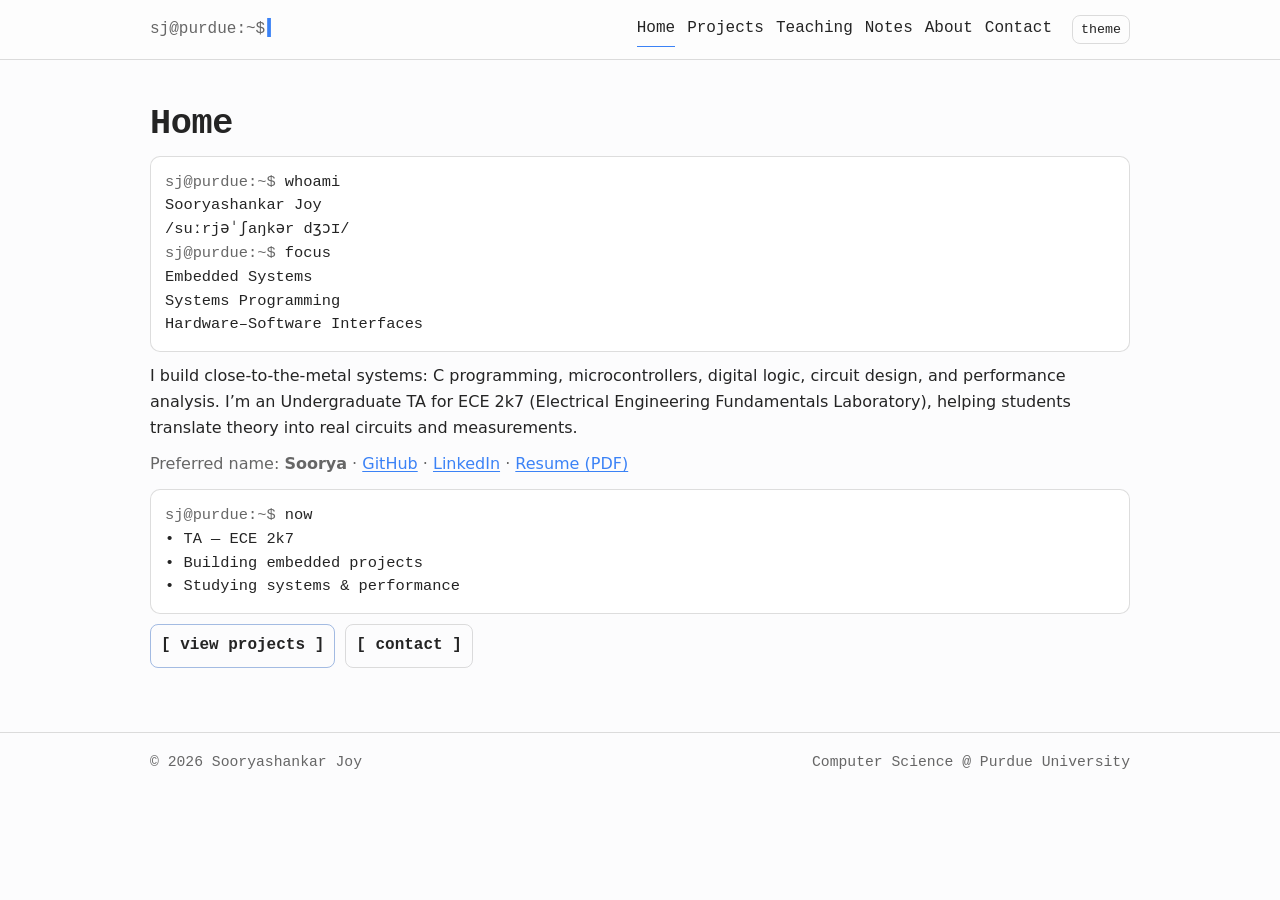
==== commit ac2db5f4: "Website 1.0" ====
--- a/index.html
+++ b/index.html
@@ -4,10 +4,10 @@
     <meta charset="utf-8" />
     <meta name="viewport" content="width=device-width,initial-scale=1" />
 
-    <title>Sooryashankar Joy (Soorya) — Systems & Embedded</title>
+    <title>Sooryashankar Joy — Embedded Systems & Systems Programming</title>
     <meta
       name="description"
-      content="Sooryashankar Joy (Soorya) is a Computer Science student at Purdue University focused on embedded systems, systems programming, and hardware–software interfaces."
+      content="Sooryashankar Joy (Soorya) — Computer Science at Purdue University. Embedded Systems, Systems Programming, Hardware–Software Interfaces."
     />
     <link rel="canonical" href="https://sooryashankarjoy.github.io/" />
 
@@ -35,133 +35,86 @@
     <a class="skip-link" href="#main">Skip to content</a>
 
     <header class="site-header">
-      <div class="container header-inner">
-        <nav class="topnav" aria-label="Primary">
-          <a href="./">Home</a>
-          <span class="sep" aria-hidden="true">|</span>
-          <a href="./projects.html">Projects</a>
-          <span class="sep" aria-hidden="true">|</span>
-          <a href="./teaching.html">Teaching</a>
-          <span class="sep" aria-hidden="true">|</span>
-          <a href="./notes.html">Notes</a>
-          <span class="sep" aria-hidden="true">|</span>
-          <a href="./about.html">About</a>
-          <span class="sep" aria-hidden="true">|</span>
-          <a href="./contact.html">Contact</a>
-        </nav>
+      <div class="container">
+        <div class="header-bar">
+          <div class="prompt" aria-label="Prompt">sj@purdue:~$<span class="caret" aria-hidden="true">▍</span></div>
+
+          <div style="display: inline-flex; align-items: center; gap: 10px">
+            <nav class="nav" aria-label="Primary">
+              <a data-nav="true" href="./">Home</a>
+              <a data-nav="true" href="./projects.html">Projects</a>
+              <a data-nav="true" href="./teaching.html">Teaching</a>
+              <a data-nav="true" href="./notes.html">Notes</a>
+              <a data-nav="true" href="./about.html">About</a>
+              <a data-nav="true" href="./contact.html">Contact</a>
+            </nav>
+
+            <div class="header-actions" aria-label="Header controls">
+              <button id="themeToggle" class="icon-btn" type="button" aria-label="Toggle theme">theme</button>
+              <button
+                id="menuToggle"
+                class="icon-btn hamburger"
+                type="button"
+                aria-label="Open menu"
+                aria-expanded="false"
+                aria-controls="mobileMenu"
+              >
+                menu
+              </button>
+            </div>
+          </div>
+        </div>
+
+        <div id="mobileMenu" class="mobile-menu" aria-label="Mobile navigation">
+          <a data-nav="true" href="./">Home</a>
+          <a data-nav="true" href="./projects.html">Projects</a>
+          <a data-nav="true" href="./teaching.html">Teaching</a>
+          <a data-nav="true" href="./notes.html">Notes</a>
+          <a data-nav="true" href="./about.html">About</a>
+          <a data-nav="true" href="./contact.html">Contact</a>
+        </div>
       </div>
     </header>
 
     <main id="main">
       <div class="container">
         <section aria-label="Hero">
-          <h1>Sooryashankar Joy</h1>
-          <div class="subtitle">
-            <span title="soo-rya SHANG-ker joy">/suːrjəˈʃaŋkər dʒɔɪ/</span>
+          <h1 class="mono">Home</h1>
+
+          <div class="panel" aria-label="Terminal hero block">
+            <pre class="term"><span class="promptline">sj@purdue:~$</span> whoami
+Sooryashankar Joy
+<span title="soo-rya SHANG-ker joy">/suːrjəˈʃaŋkər dʒɔɪ/</span>
+<span class="promptline">sj@purdue:~$</span> focus
+Embedded Systems
+Systems Programming
+Hardware–Software Interfaces</pre>
           </div>
-          <p class="tagline"><strong>Computer Science — Purdue University</strong></p>
-          <p class="tagline">Embedded Systems · Systems Programming · Hardware–Software Interfaces</p>
-          <p class="muted">Preferred name: <strong>Soorya</strong>.</p>
-
-          <hr class="rule" />
 
           <p>
             I build close-to-the-metal systems: C programming, microcontrollers, digital logic, circuit design, and performance
-            analysis. I currently serve as an Undergraduate Teaching Assistant for ECE 2k7 (Electrical Engineering Fundamentals
-            Laboratory), helping students translate theory into real circuits and measurements.
+            analysis. I’m an Undergraduate TA for ECE 2k7 (Electrical Engineering Fundamentals Laboratory), helping students
+            translate theory into real circuits and measurements.
           </p>
 
-          <p class="kv">
-            <strong>Links:</strong>
-            <a href="https://github.com/YOUR_GITHUB_USERNAME" rel="noreferrer">GitHub</a>,
-            <a href="https://www.linkedin.com/in/YOUR_LINKEDIN_USERNAME/" rel="noreferrer">LinkedIn</a>,
+          <p class="muted">
+            Preferred name: <strong>Soorya</strong> ·
+            <a href="https://github.com/YOUR_GITHUB_USERNAME" rel="noreferrer">GitHub</a> ·
+            <a href="https://www.linkedin.com/in/YOUR_LINKEDIN_USERNAME/" rel="noreferrer">LinkedIn</a> ·
             <a href="./resume/Soorya_Joy_Resume.pdf">Resume (PDF)</a>
           </p>
-        </section>
 
-        <section aria-label="Currently">
-          <h2>Currently</h2>
-          <ul>
-            <li>Teaching Assistant — ECE 2k7 (Purdue)</li>
-            <li>Building embedded systems projects</li>
-            <li>Studying systems performance and architecture</li>
-            <li>Experimenting with microcontrollers and signal conditioning circuits</li>
-          </ul>
-        </section>
-
-        <hr class="rule" />
-
-        <section aria-label="Terminal">
-          <h2>Terminal</h2>
-          <pre class="terminal">$ whoami
-Sooryashankar Joy
-
-$ interests
-embedded systems
-systems programming
-hardware–software interfaces</pre>
-        </section>
-
-        <section aria-label="Engineering Principles">
-          <h2>Engineering Principles</h2>
-          <ul>
-            <li>Understand the system before optimizing</li>
-            <li>Measure before assuming</li>
-            <li>Prefer simplicity over abstraction</li>
-            <li>Build systems that can be debugged</li>
-          </ul>
-        </section>
-
-        <section aria-label="System Diagram">
-          <h2>One mental model</h2>
-          <pre class="terminal">Encoder → Microcontroller → PWM Driver → Motor</pre>
-        </section>
-
-        <section aria-label="Things I've debugged">
-          <h2>Things I’ve debugged</h2>
-          <ul>
-            <li>unstable op-amp oscillations</li>
-            <li>encoder signal noise</li>
-            <li>cache miss bottlenecks</li>
-            <li>pointer arithmetic bugs</li>
-          </ul>
-        </section>
-
-        <hr class="rule" />
-
-        <section aria-label="Selected projects">
-          <h2>Selected projects</h2>
-
-          <div class="entry">
-            <h3><a href="./projects.html#motor-control">Motor Control with Quadrature Encoder</a></h3>
-            <p>Closed-loop motor controller using encoder feedback and PWM modulation.</p>
-            <div class="kv"><strong>Technologies:</strong> C, microcontroller timers, interrupts</div>
-            <div class="kv"><strong>GitHub:</strong> <a href="#" rel="noreferrer">link</a></div>
+          <div class="panel" style="margin-top: 12px" aria-label="Currently block">
+            <pre class="term"><span class="promptline">sj@purdue:~$</span> now
+• TA — ECE 2k7
+• Building embedded projects
+• Studying systems &amp; performance</pre>
           </div>
 
-          <div class="entry">
-            <h3><a href="./projects.html#signal-conditioning">Signal Conditioning Circuit</a></h3>
-            <p>Analog front-end using op-amps and comparators for signal detection.</p>
-            <div class="kv"><strong>Technologies:</strong> analog circuits, instrumentation</div>
-            <div class="kv"><strong>GitHub:</strong> <a href="#" rel="noreferrer">link</a></div>
+          <div class="cta-row" aria-label="Calls to action">
+            <a class="cmd-btn primary" href="./projects.html">[ view projects ]</a>
+            <a class="cmd-btn" href="./contact.html">[ contact ]</a>
           </div>
-
-          <div class="entry">
-            <h3><a href="./projects.html#cache-performance">Cache Performance Analysis</a></h3>
-            <p>Analyzed memory access patterns and cache misses using Linux perf.</p>
-            <div class="kv"><strong>Technologies:</strong> C, Linux, performance profiling</div>
-            <div class="kv"><strong>GitHub:</strong> <a href="#" rel="noreferrer">link</a></div>
-          </div>
-        </section>
-
-        <section aria-label="Engineering notes">
-          <h2>Engineering notes</h2>
-          <p class="muted">Short lab-notebook style write-ups.</p>
-          <ul>
-            <li><a href="./notes.html#cache-miss-behavior">Understanding Cache Miss Behavior</a></li>
-            <li><a href="./notes.html#opamp-stability">Designing Stable Op-Amp Circuits</a></li>
-            <li><a href="./notes.html#mcu-timing-bugs">Debugging Microcontroller Timing Bugs</a></li>
-          </ul>
         </section>
       </div>
     </main>
@@ -169,7 +122,7 @@
     <footer class="site-footer">
       <div class="container footer-inner">
         <span>© <span id="year"></span> Sooryashankar Joy</span>
-        <span>Computer Science @ Purdue University</span>
+        <span class="muted">Computer Science @ Purdue University</span>
       </div>
     </footer>
 
--- a/assets/styles.css
+++ b/assets/styles.css
@@ -1,25 +1,38 @@
 /*
-  Sooryashankar Joy — research profile site
-  Aesthetic: content-first, typography-driven, documentation-like.
-  No frameworks, no dependencies.
+  Sooryashankar Joy — terminal-inspired personal site
+  Aesthetic: modern terminal, refined, professional.
+  - No frameworks, no dependencies
+  - Minimal JS
+  - Single accent color
 */
 
 :root {
-  --bg: #ffffff;
-  --text: #111111;
-  --muted: #4f4f4f;
-  --border: #d9d9d9;
-  --link: #0b3d91;
-  --link-hover: #072c68;
-
-  --serif: ui-serif, "Iowan Old Style", "Palatino Linotype", Palatino, "Book Antiqua", Georgia, serif;
+  --accent: #3b82f6;
+
+  --bg: #0b0f14;
+  --panel: #0f1720;
+  --text: rgba(255, 255, 255, 0.92);
+  --muted: rgba(255, 255, 255, 0.68);
+  --border: rgba(255, 255, 255, 0.14);
+  --border-strong: rgba(255, 255, 255, 0.22);
+
+  --mono: ui-monospace, SFMono-Regular, Menlo, Monaco, Consolas, "Liberation Mono", "Courier New", monospace;
   --sans: ui-sans-serif, system-ui, -apple-system, Segoe UI, Roboto, Arial, "Noto Sans", "Liberation Sans", sans-serif;
-  --mono: ui-monospace, SFMono-Regular, Menlo, Monaco, Consolas, "Liberation Mono", "Courier New", monospace;
-
-  --content: 920px;
+
+  --content: 980px;
   --pad: 18px;
-  --lh: 1.58;
-
+  --radius: 10px;
+
+  color-scheme: dark;
+}
+
+html[data-theme="light"] {
+  --bg: #fcfcfd;
+  --panel: #ffffff;
+  --text: rgba(17, 17, 17, 0.92);
+  --muted: rgba(17, 17, 17, 0.64);
+  --border: rgba(17, 17, 17, 0.14);
+  --border-strong: rgba(17, 17, 17, 0.24);
   color-scheme: light;
 }
 
@@ -37,7 +50,7 @@
   background: var(--bg);
   color: var(--text);
   font-family: var(--sans);
-  line-height: var(--lh);
+  line-height: 1.6;
 }
 
 img,
@@ -48,19 +61,19 @@
 
 /* Links */
 a {
-  color: var(--link);
+  color: var(--accent);
   text-decoration: underline;
   text-decoration-thickness: 1px;
   text-underline-offset: 2px;
 }
 
 a:hover {
-  color: var(--link-hover);
+  text-decoration-thickness: 2px;
 }
 
 /* Accessibility */
 :focus-visible {
-  outline: 2px solid var(--link);
+  outline: 2px solid color-mix(in oklab, var(--accent), white 12%);
   outline-offset: 2px;
 }
 
@@ -69,10 +82,11 @@
   left: 12px;
   top: 10px;
   padding: 8px 10px;
-  background: var(--bg);
-  border: 1px solid var(--border);
+  border-radius: 8px;
+  background: var(--panel);
+  border: 1px solid var(--border);
+  font-family: var(--mono);
   font-weight: 700;
-  font-size: 0.95rem;
   transform: translateY(-150%);
   z-index: 1000;
 }
@@ -87,123 +101,227 @@
   margin: 0 auto;
 }
 
-.site-header {
-  border-bottom: 1px solid var(--border);
-}
-
-.header-inner {
-  padding: 18px 0 14px;
-}
-
-.topnav {
-  display: flex;
-  flex-wrap: wrap;
-  gap: 8px;
-  align-items: baseline;
-  justify-content: flex-start;
-  font-family: var(--sans);
-  font-size: 0.98rem;
-}
-
-.topnav a {
-  color: var(--text);
-  text-decoration: none;
-}
-
-.topnav a:hover {
-  text-decoration: underline;
-  color: var(--text);
-}
-
-.topnav a[aria-current="page"] {
-  font-weight: 800;
-  text-decoration: underline;
-  text-underline-offset: 3px;
-}
-
-.sep {
-  color: var(--muted);
-  user-select: none;
-}
-
 main {
-  padding: 28px 0 44px;
+  padding: 22px 0 44px;
 }
 
 section {
-  padding: 22px 0;
+  padding: 20px 0;
 }
 
 .rule {
   border: 0;
   height: 1px;
   background: var(--border);
-  margin: 8px 0;
+  margin: 10px 0;
+}
+
+/* Header (terminal tab bar) */
+.site-header {
+  border-bottom: 1px solid var(--border);
+  background: color-mix(in oklab, var(--bg), var(--panel) 20%);
+}
+
+.header-bar {
+  display: flex;
+  align-items: center;
+  justify-content: space-between;
+  gap: 14px;
+  padding: 12px 0;
+  font-family: var(--mono);
+}
+
+.prompt {
+  color: var(--muted);
+  white-space: nowrap;
+}
+
+.caret {
+  display: inline-block;
+  width: 0.6ch;
+  margin-left: 0.2ch;
+  border-bottom: 0;
+  color: var(--accent);
+  animation: caretBlink 1.1s steps(1, end) infinite;
+}
+
+@keyframes caretBlink {
+  0%,
+  49% {
+    opacity: 1;
+  }
+  50%,
+  100% {
+    opacity: 0;
+  }
+}
+
+@media (prefers-reduced-motion: reduce) {
+  .caret {
+    animation: none;
+  }
+}
+
+.nav {
+  display: flex;
+  align-items: center;
+  gap: 12px;
+  flex-wrap: wrap;
+  justify-content: flex-end;
+}
+
+.nav a {
+  color: var(--text);
+  text-decoration: none;
+  padding: 4px 0;
+  border-bottom: 1px solid transparent;
+}
+
+.nav a:hover {
+  border-bottom-color: var(--border-strong);
+}
+
+.nav a[aria-current="page"] {
+  border-bottom-color: var(--accent);
+}
+
+.header-actions {
+  display: inline-flex;
+  align-items: center;
+  gap: 8px;
+  margin-left: 10px;
+}
+
+.icon-btn {
+  font-family: var(--mono);
+  border: 1px solid var(--border);
+  background: transparent;
+  color: var(--text);
+  padding: 6px 8px;
+  border-radius: 8px;
+  cursor: pointer;
+}
+
+.icon-btn:hover {
+  border-color: var(--border-strong);
+}
+
+.hamburger {
+  display: none;
+}
+
+.mobile-menu {
+  display: none;
+  padding: 10px 0 14px;
+  border-top: 1px solid var(--border);
+}
+
+.mobile-menu a {
+  display: block;
+  padding: 10px 0;
+  text-decoration: none;
+  border-bottom: 1px solid var(--border);
+  color: var(--text);
+}
+
+.mobile-menu a:last-child {
+  border-bottom: 0;
+}
+
+html[data-menu-open="true"] .mobile-menu {
+  display: block;
+}
+
+@media (max-width: 780px) {
+  .nav {
+    display: none;
+  }
+  .hamburger {
+    display: inline-flex;
+  }
 }
 
 /* Typography */
 h1,
 h2,
 h3 {
-  font-family: var(--serif);
-  font-weight: 800;
+  font-family: var(--mono);
   letter-spacing: -0.01em;
   margin: 0 0 10px;
 }
 
 h1 {
-  font-size: clamp(2.3rem, 4.2vw, 3.2rem);
-  line-height: 1.1;
+  font-size: clamp(1.6rem, 3.8vw, 2.2rem);
+  line-height: 1.25;
 }
 
 h2 {
-  font-size: 1.35rem;
-  line-height: 1.22;
+  font-size: 1.1rem;
+  line-height: 1.35;
 }
 
 h3 {
-  font-size: 1.1rem;
-  line-height: 1.25;
+  font-size: 1rem;
+  line-height: 1.35;
 }
 
 p {
-  margin: 0.6rem 0;
-}
-
-.subtitle {
-  margin-top: 6px;
-  color: var(--muted);
-  font-family: var(--mono);
-  font-size: 1.02rem;
-}
-
-.tagline {
+  margin: 0.7rem 0;
+}
+
+.muted {
+  color: var(--muted);
+}
+
+.mono {
+  font-family: var(--mono);
+}
+
+/* Terminal panels */
+.panel {
+  border: 1px solid var(--border);
+  border-radius: var(--radius);
+  background: var(--panel);
+  padding: 14px 14px;
+}
+
+.term {
+  font-family: var(--mono);
+  font-size: 0.96rem;
+  line-height: 1.55;
+  white-space: pre-wrap;
+  margin: 0;
+}
+
+.promptline {
+  color: var(--muted);
+}
+
+.cta-row {
+  display: flex;
+  flex-wrap: wrap;
+  gap: 10px;
   margin-top: 10px;
-  color: var(--text);
-}
-
-.muted {
-  color: var(--muted);
-}
-
-/* Technical blocks */
-pre,
-code {
-  font-family: var(--mono);
-}
-
-pre {
-  margin: 10px 0 0;
-  padding: 12px 14px;
-  border: 1px solid var(--border);
-  background: #fbfbfb;
-  overflow: auto;
-  font-size: 0.95rem;
-  line-height: 1.5;
-}
-
-.terminal {
-  white-space: pre-wrap;
+}
+
+.cmd-btn {
+  font-family: var(--mono);
+  font-weight: 800;
+  padding: 8px 10px;
+  border-radius: 8px;
+  border: 1px solid var(--border);
+  background: transparent;
+  color: var(--text);
+  text-decoration: none;
+}
+
+.cmd-btn:hover {
+  border-color: var(--border-strong);
+  text-decoration: none;
+}
+
+.cmd-btn.primary {
+  border-color: color-mix(in oklab, var(--accent), var(--border) 65%);
 }
 
 /* Lists */
@@ -216,24 +334,105 @@
   margin: 6px 0;
 }
 
-/* Entries (projects/notes) */
+/* Projects entries */
+.ls {
+  margin-top: 10px;
+}
+
+.ls a {
+  display: block;
+  text-decoration: none;
+  color: var(--text);
+  padding: 2px 0;
+}
+
+.ls a:hover {
+  color: var(--accent);
+  text-decoration: underline;
+}
+
 .entry {
-  padding: 10px 0;
+  padding: 14px 0;
 }
 
 .entry + .entry {
   border-top: 1px solid var(--border);
 }
 
-.kv {
-  margin-top: 6px;
-  color: var(--muted);
-  font-size: 0.98rem;
-}
-
-.kv strong {
-  color: var(--text);
-  font-weight: 800;
+.tags {
+  display: flex;
+  flex-wrap: wrap;
+  gap: 8px;
+  margin-top: 8px;
+}
+
+.tag {
+  font-family: var(--mono);
+  font-size: 0.85rem;
+  padding: 4px 6px;
+  border: 1px solid var(--border);
+  border-radius: 6px;
+  color: var(--muted);
+}
+
+.flags {
+  display: flex;
+  flex-wrap: wrap;
+  gap: 10px;
+  margin: 10px 0 0;
+}
+
+.flag {
+  font-family: var(--mono);
+  border: 1px solid var(--border);
+  border-radius: 8px;
+  background: transparent;
+  color: var(--muted);
+  padding: 6px 8px;
+  cursor: pointer;
+}
+
+.flag[aria-pressed="true"] {
+  color: var(--text);
+  border-color: color-mix(in oklab, var(--accent), var(--border) 65%);
+}
+
+.flag:hover {
+  border-color: var(--border-strong);
+}
+
+/* Accordion */
+.accordion {
+  border-top: 1px solid var(--border);
+  margin-top: 10px;
+}
+
+.acc-item {
+  border-bottom: 1px solid var(--border);
+}
+
+.acc-btn {
+  width: 100%;
+  text-align: left;
+  padding: 10px 0;
+  border: 0;
+  background: transparent;
+  color: var(--text);
+  font-family: var(--mono);
+  font-weight: 700;
+  cursor: pointer;
+  display: flex;
+  justify-content: space-between;
+  gap: 12px;
+}
+
+.acc-panel {
+  padding: 0 0 12px;
+  color: var(--muted);
+}
+
+.acc-panel[hidden] {
+  display: none;
 }
 
 /* Footer */
@@ -241,19 +440,15 @@
   border-top: 1px solid var(--border);
   padding: 18px 0;
   color: var(--muted);
-  font-size: 0.95rem;
+  font-family: var(--mono);
+  font-size: 0.92rem;
 }
 
 .footer-inner {
   display: flex;
   flex-wrap: wrap;
-  gap: 8px;
+  gap: 10px;
   justify-content: space-between;
 }
 
-@media (prefers-reduced-motion: reduce) {
-  html:focus-within {
-    scroll-behavior: auto;
-  }
-}
-
+
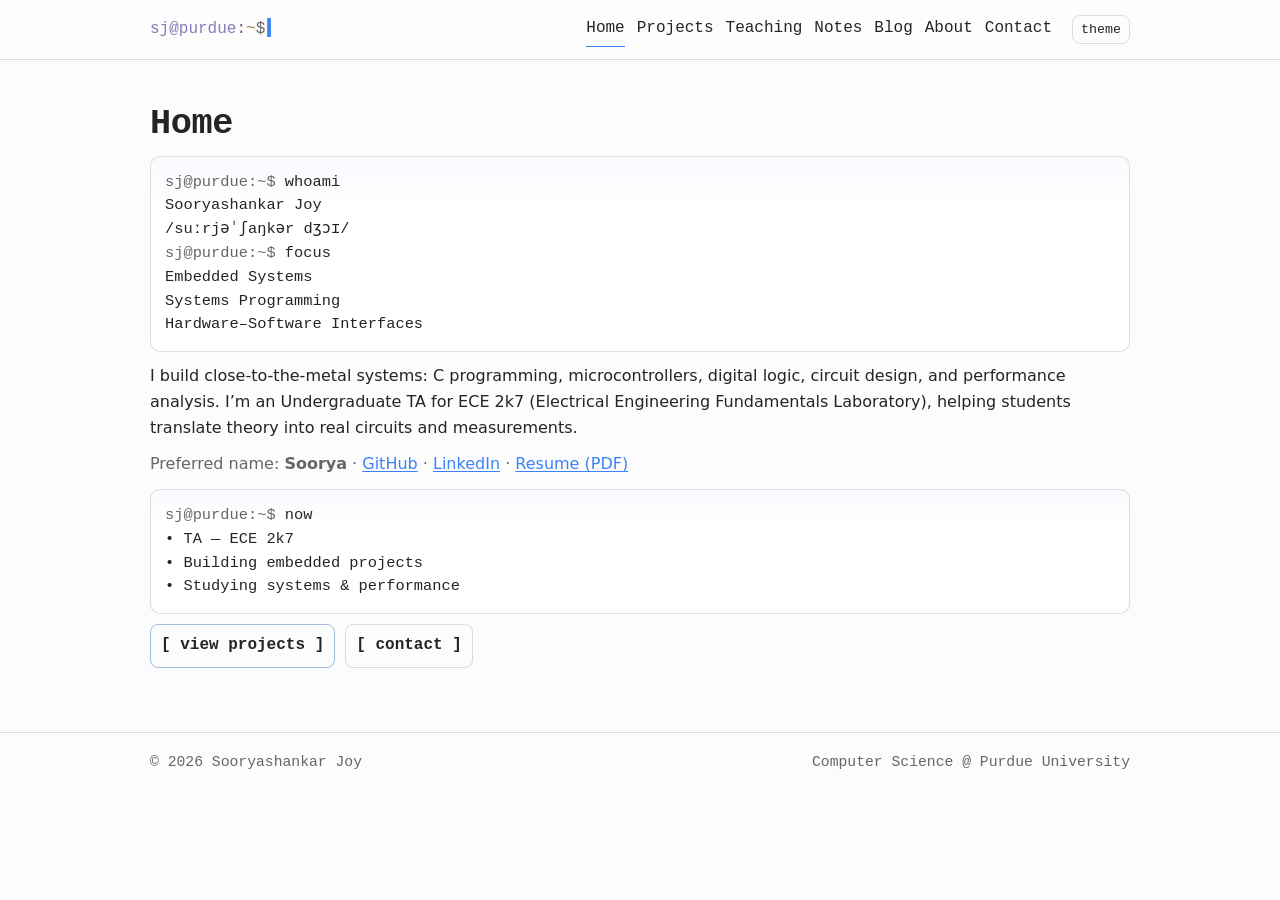
==== commit d42cd8c1: "Website 1.0" ====
--- a/index.html
+++ b/index.html
@@ -1,132 +1,136 @@
-<!doctype html>
-<html lang="en">
-  <head>
-    <meta charset="utf-8" />
-    <meta name="viewport" content="width=device-width,initial-scale=1" />
-
-    <title>Sooryashankar Joy — Embedded Systems & Systems Programming</title>
-    <meta
-      name="description"
-      content="Sooryashankar Joy (Soorya) — Computer Science at Purdue University. Embedded Systems, Systems Programming, Hardware–Software Interfaces."
-    />
-    <link rel="canonical" href="https://sooryashankarjoy.github.io/" />
-
-    <meta property="og:title" content="Sooryashankar Joy — Systems & Embedded" />
-    <meta
-      property="og:description"
-      content="Embedded systems, systems programming, hardware–software interfaces. Projects, teaching, engineering notes."
-    />
-    <meta property="og:type" content="website" />
-    <meta property="og:url" content="https://sooryashankarjoy.github.io/" />
-    <meta property="og:image" content="https://sooryashankarjoy.github.io/assets/og-image.svg" />
-
-    <meta name="twitter:card" content="summary_large_image" />
-    <meta name="twitter:title" content="Sooryashankar Joy — Systems & Embedded" />
-    <meta
-      name="twitter:description"
-      content="Embedded systems, systems programming, hardware–software interfaces. Projects, teaching, engineering notes."
-    />
-    <meta name="twitter:image" content="https://sooryashankarjoy.github.io/assets/og-image.svg" />
-
-    <link rel="icon" href="./assets/favicon.svg" type="image/svg+xml" />
-    <link rel="stylesheet" href="./assets/styles.css" />
-  </head>
-  <body>
-    <a class="skip-link" href="#main">Skip to content</a>
-
-    <header class="site-header">
-      <div class="container">
-        <div class="header-bar">
-          <div class="prompt" aria-label="Prompt">sj@purdue:~$<span class="caret" aria-hidden="true">▍</span></div>
-
-          <div style="display: inline-flex; align-items: center; gap: 10px">
-            <nav class="nav" aria-label="Primary">
-              <a data-nav="true" href="./">Home</a>
-              <a data-nav="true" href="./projects.html">Projects</a>
-              <a data-nav="true" href="./teaching.html">Teaching</a>
-              <a data-nav="true" href="./notes.html">Notes</a>
-              <a data-nav="true" href="./about.html">About</a>
-              <a data-nav="true" href="./contact.html">Contact</a>
-            </nav>
-
-            <div class="header-actions" aria-label="Header controls">
-              <button id="themeToggle" class="icon-btn" type="button" aria-label="Toggle theme">theme</button>
-              <button
-                id="menuToggle"
-                class="icon-btn hamburger"
-                type="button"
-                aria-label="Open menu"
-                aria-expanded="false"
-                aria-controls="mobileMenu"
-              >
-                menu
-              </button>
-            </div>
-          </div>
-        </div>
-
-        <div id="mobileMenu" class="mobile-menu" aria-label="Mobile navigation">
-          <a data-nav="true" href="./">Home</a>
-          <a data-nav="true" href="./projects.html">Projects</a>
-          <a data-nav="true" href="./teaching.html">Teaching</a>
-          <a data-nav="true" href="./notes.html">Notes</a>
-          <a data-nav="true" href="./about.html">About</a>
-          <a data-nav="true" href="./contact.html">Contact</a>
-        </div>
-      </div>
-    </header>
-
-    <main id="main">
-      <div class="container">
-        <section aria-label="Hero">
-          <h1 class="mono">Home</h1>
-
-          <div class="panel" aria-label="Terminal hero block">
-            <pre class="term"><span class="promptline">sj@purdue:~$</span> whoami
-Sooryashankar Joy
-<span title="soo-rya SHANG-ker joy">/suːrjəˈʃaŋkər dʒɔɪ/</span>
-<span class="promptline">sj@purdue:~$</span> focus
-Embedded Systems
-Systems Programming
-Hardware–Software Interfaces</pre>
-          </div>
-
-          <p>
-            I build close-to-the-metal systems: C programming, microcontrollers, digital logic, circuit design, and performance
-            analysis. I’m an Undergraduate TA for ECE 2k7 (Electrical Engineering Fundamentals Laboratory), helping students
-            translate theory into real circuits and measurements.
-          </p>
-
-          <p class="muted">
-            Preferred name: <strong>Soorya</strong> ·
-            <a href="https://github.com/YOUR_GITHUB_USERNAME" rel="noreferrer">GitHub</a> ·
-            <a href="https://www.linkedin.com/in/YOUR_LINKEDIN_USERNAME/" rel="noreferrer">LinkedIn</a> ·
-            <a href="./resume/Soorya_Joy_Resume.pdf">Resume (PDF)</a>
-          </p>
-
-          <div class="panel" style="margin-top: 12px" aria-label="Currently block">
-            <pre class="term"><span class="promptline">sj@purdue:~$</span> now
-• TA — ECE 2k7
-• Building embedded projects
-• Studying systems &amp; performance</pre>
-          </div>
-
-          <div class="cta-row" aria-label="Calls to action">
-            <a class="cmd-btn primary" href="./projects.html">[ view projects ]</a>
-            <a class="cmd-btn" href="./contact.html">[ contact ]</a>
-          </div>
-        </section>
-      </div>
-    </main>
-
-    <footer class="site-footer">
-      <div class="container footer-inner">
-        <span>© <span id="year"></span> Sooryashankar Joy</span>
-        <span class="muted">Computer Science @ Purdue University</span>
-      </div>
-    </footer>
-
-    <script defer src="./assets/main.js"></script>
-  </body>
-</html>
-
+<!doctype html>
+<html lang="en">
+  <head>
+    <meta charset="utf-8" />
+    <meta name="viewport" content="width=device-width,initial-scale=1" />
+
+    <title>Sooryashankar Joy — Embedded Systems & Systems Programming</title>
+    <meta
+      name="description"
+      content="Sooryashankar Joy (Soorya) — Computer Science at Purdue University. Embedded Systems, Systems Programming, Hardware–Software Interfaces."
+    />
+    <link rel="canonical" href="https://sooryashankarjoy.github.io/" />
+
+    <meta property="og:title" content="Sooryashankar Joy — Systems & Embedded" />
+    <meta
+      property="og:description"
+      content="Embedded systems, systems programming, hardware–software interfaces. Projects, teaching, engineering notes."
+    />
+    <meta property="og:type" content="website" />
+    <meta property="og:url" content="https://sooryashankarjoy.github.io/" />
+    <meta property="og:image" content="https://sooryashankarjoy.github.io/assets/og-image.svg" />
+
+    <meta name="twitter:card" content="summary_large_image" />
+    <meta name="twitter:title" content="Sooryashankar Joy — Systems & Embedded" />
+    <meta
+      name="twitter:description"
+      content="Embedded systems, systems programming, hardware–software interfaces. Projects, teaching, engineering notes."
+    />
+    <meta name="twitter:image" content="https://sooryashankarjoy.github.io/assets/og-image.svg" />
+
+    <link rel="icon" href="./assets/favicon.svg" type="image/svg+xml" />
+    <link rel="stylesheet" href="./assets/styles.css" />
+  </head>
+  <body>
+    <a class="skip-link" href="#main">Skip to content</a>
+
+    <header class="site-header">
+      <div class="container">
+        <div class="header-bar">
+          <div class="prompt" aria-label="Prompt">
+            <span class="host">sj@purdue</span>:<span class="path">~</span>$<span class="caret" aria-hidden="true">▍</span>
+          </div>
+
+          <div style="display: inline-flex; align-items: center; gap: 10px">
+            <nav class="nav" aria-label="Primary">
+              <a data-nav="true" href="./">Home</a>
+              <a data-nav="true" href="./projects.html">Projects</a>
+              <a data-nav="true" href="./teaching.html">Teaching</a>
+              <a data-nav="true" href="./notes.html">Notes</a>
+              <a data-nav="true" href="./blog.html">Blog</a>
+              <a data-nav="true" href="./about.html">About</a>
+              <a data-nav="true" href="./contact.html">Contact</a>
+            </nav>
+
+            <div class="header-actions" aria-label="Header controls">
+              <button id="themeToggle" class="icon-btn" type="button" aria-label="Toggle theme">theme</button>
+              <button
+                id="menuToggle"
+                class="icon-btn hamburger"
+                type="button"
+                aria-label="Open menu"
+                aria-expanded="false"
+                aria-controls="mobileMenu"
+              >
+                menu
+              </button>
+            </div>
+          </div>
+        </div>
+
+        <div id="mobileMenu" class="mobile-menu" aria-label="Mobile navigation">
+          <a data-nav="true" href="./">Home</a>
+          <a data-nav="true" href="./projects.html">Projects</a>
+          <a data-nav="true" href="./teaching.html">Teaching</a>
+          <a data-nav="true" href="./notes.html">Notes</a>
+          <a data-nav="true" href="./blog.html">Blog</a>
+          <a data-nav="true" href="./about.html">About</a>
+          <a data-nav="true" href="./contact.html">Contact</a>
+        </div>
+      </div>
+    </header>
+
+    <main id="main">
+      <div class="container">
+        <section aria-label="Hero">
+          <h1 class="mono">Home</h1>
+
+          <div class="panel" aria-label="Terminal hero block">
+            <pre class="term"><span class="promptline">sj@purdue:~$</span> whoami
+Sooryashankar Joy
+<span title="soo-rya SHANG-ker joy">/suːrjəˈʃaŋkər dʒɔɪ/</span>
+<span class="promptline">sj@purdue:~$</span> focus
+Embedded Systems
+Systems Programming
+Hardware–Software Interfaces</pre>
+          </div>
+
+          <p>
+            I build close-to-the-metal systems: C programming, microcontrollers, digital logic, circuit design, and performance
+            analysis. I’m an Undergraduate TA for ECE 2k7 (Electrical Engineering Fundamentals Laboratory), helping students
+            translate theory into real circuits and measurements.
+          </p>
+
+          <p class="muted">
+            Preferred name: <strong>Soorya</strong> ·
+            <a href="https://github.com/YOUR_GITHUB_USERNAME" rel="noreferrer">GitHub</a> ·
+            <a href="https://www.linkedin.com/in/YOUR_LINKEDIN_USERNAME/" rel="noreferrer">LinkedIn</a> ·
+            <a href="./resume/Soorya_Joy_Resume.pdf">Resume (PDF)</a>
+          </p>
+
+          <div class="panel" style="margin-top: 12px" aria-label="Currently block">
+            <pre class="term"><span class="promptline">sj@purdue:~$</span> now
+• TA — ECE 2k7
+• Building embedded projects
+• Studying systems &amp; performance</pre>
+          </div>
+
+          <div class="cta-row" aria-label="Calls to action">
+            <a class="cmd-btn primary" href="./projects.html">[ view projects ]</a>
+            <a class="cmd-btn" href="./contact.html">[ contact ]</a>
+          </div>
+        </section>
+      </div>
+    </main>
+
+    <footer class="site-footer">
+      <div class="container footer-inner">
+        <span>© <span id="year"></span> Sooryashankar Joy</span>
+        <span class="muted">Computer Science @ Purdue University</span>
+      </div>
+    </footer>
+
+    <script defer src="./assets/main.js"></script>
+  </body>
+</html>
+
--- a/assets/styles.css
+++ b/assets/styles.css
@@ -1,454 +1,544 @@
-/*
-  Sooryashankar Joy — terminal-inspired personal site
-  Aesthetic: modern terminal, refined, professional.
-  - No frameworks, no dependencies
-  - Minimal JS
-  - Single accent color
-*/
-
-:root {
-  --accent: #3b82f6;
-
-  --bg: #0b0f14;
-  --panel: #0f1720;
-  --text: rgba(255, 255, 255, 0.92);
-  --muted: rgba(255, 255, 255, 0.68);
-  --border: rgba(255, 255, 255, 0.14);
-  --border-strong: rgba(255, 255, 255, 0.22);
-
-  --mono: ui-monospace, SFMono-Regular, Menlo, Monaco, Consolas, "Liberation Mono", "Courier New", monospace;
-  --sans: ui-sans-serif, system-ui, -apple-system, Segoe UI, Roboto, Arial, "Noto Sans", "Liberation Sans", sans-serif;
-
-  --content: 980px;
-  --pad: 18px;
-  --radius: 10px;
-
-  color-scheme: dark;
-}
-
-html[data-theme="light"] {
-  --bg: #fcfcfd;
-  --panel: #ffffff;
-  --text: rgba(17, 17, 17, 0.92);
-  --muted: rgba(17, 17, 17, 0.64);
-  --border: rgba(17, 17, 17, 0.14);
-  --border-strong: rgba(17, 17, 17, 0.24);
-  color-scheme: light;
-}
-
-* {
-  box-sizing: border-box;
-}
-
-html,
-body {
-  height: 100%;
-}
-
-body {
-  margin: 0;
-  background: var(--bg);
-  color: var(--text);
-  font-family: var(--sans);
-  line-height: 1.6;
-}
-
-img,
-svg {
-  max-width: 100%;
-  height: auto;
-}
-
-/* Links */
-a {
-  color: var(--accent);
-  text-decoration: underline;
-  text-decoration-thickness: 1px;
-  text-underline-offset: 2px;
-}
-
-a:hover {
-  text-decoration-thickness: 2px;
-}
-
-/* Accessibility */
-:focus-visible {
-  outline: 2px solid color-mix(in oklab, var(--accent), white 12%);
-  outline-offset: 2px;
-}
-
-.skip-link {
-  position: absolute;
-  left: 12px;
-  top: 10px;
-  padding: 8px 10px;
-  border-radius: 8px;
-  background: var(--panel);
-  border: 1px solid var(--border);
-  font-family: var(--mono);
-  font-weight: 700;
-  transform: translateY(-150%);
-  z-index: 1000;
-}
-
-.skip-link:focus {
-  transform: translateY(0);
-}
-
-/* Layout */
-.container {
-  width: min(var(--content), calc(100% - (var(--pad) * 2)));
-  margin: 0 auto;
-}
-
-main {
-  padding: 22px 0 44px;
-}
-
-section {
-  padding: 20px 0;
-}
-
-.rule {
-  border: 0;
-  height: 1px;
-  background: var(--border);
-  margin: 10px 0;
-}
-
-/* Header (terminal tab bar) */
-.site-header {
-  border-bottom: 1px solid var(--border);
-  background: color-mix(in oklab, var(--bg), var(--panel) 20%);
-}
-
-.header-bar {
-  display: flex;
-  align-items: center;
-  justify-content: space-between;
-  gap: 14px;
-  padding: 12px 0;
-  font-family: var(--mono);
-}
-
-.prompt {
-  color: var(--muted);
-  white-space: nowrap;
-}
-
-.caret {
-  display: inline-block;
-  width: 0.6ch;
-  margin-left: 0.2ch;
-  border-bottom: 0;
-  color: var(--accent);
-  animation: caretBlink 1.1s steps(1, end) infinite;
-}
-
-@keyframes caretBlink {
-  0%,
-  49% {
-    opacity: 1;
-  }
-  50%,
-  100% {
-    opacity: 0;
-  }
-}
-
-@media (prefers-reduced-motion: reduce) {
-  .caret {
-    animation: none;
-  }
-}
-
-.nav {
-  display: flex;
-  align-items: center;
-  gap: 12px;
-  flex-wrap: wrap;
-  justify-content: flex-end;
-}
-
-.nav a {
-  color: var(--text);
-  text-decoration: none;
-  padding: 4px 0;
-  border-bottom: 1px solid transparent;
-}
-
-.nav a:hover {
-  border-bottom-color: var(--border-strong);
-}
-
-.nav a[aria-current="page"] {
-  border-bottom-color: var(--accent);
-}
-
-.header-actions {
-  display: inline-flex;
-  align-items: center;
-  gap: 8px;
-  margin-left: 10px;
-}
-
-.icon-btn {
-  font-family: var(--mono);
-  border: 1px solid var(--border);
-  background: transparent;
-  color: var(--text);
-  padding: 6px 8px;
-  border-radius: 8px;
-  cursor: pointer;
-}
-
-.icon-btn:hover {
-  border-color: var(--border-strong);
-}
-
-.hamburger {
-  display: none;
-}
-
-.mobile-menu {
-  display: none;
-  padding: 10px 0 14px;
-  border-top: 1px solid var(--border);
-}
-
-.mobile-menu a {
-  display: block;
-  padding: 10px 0;
-  text-decoration: none;
-  border-bottom: 1px solid var(--border);
-  color: var(--text);
-}
-
-.mobile-menu a:last-child {
-  border-bottom: 0;
-}
-
-html[data-menu-open="true"] .mobile-menu {
-  display: block;
-}
-
-@media (max-width: 780px) {
-  .nav {
-    display: none;
-  }
-  .hamburger {
-    display: inline-flex;
-  }
-}
-
-/* Typography */
-h1,
-h2,
-h3 {
-  font-family: var(--mono);
-  letter-spacing: -0.01em;
-  margin: 0 0 10px;
-}
-
-h1 {
-  font-size: clamp(1.6rem, 3.8vw, 2.2rem);
-  line-height: 1.25;
-}
-
-h2 {
-  font-size: 1.1rem;
-  line-height: 1.35;
-}
-
-h3 {
-  font-size: 1rem;
-  line-height: 1.35;
-}
-
-p {
-  margin: 0.7rem 0;
-}
-
-.muted {
-  color: var(--muted);
-}
-
-.mono {
-  font-family: var(--mono);
-}
-
-/* Terminal panels */
-.panel {
-  border: 1px solid var(--border);
-  border-radius: var(--radius);
-  background: var(--panel);
-  padding: 14px 14px;
-}
-
-.term {
-  font-family: var(--mono);
-  font-size: 0.96rem;
-  line-height: 1.55;
-  white-space: pre-wrap;
-  margin: 0;
-}
-
-.promptline {
-  color: var(--muted);
-}
-
-.cta-row {
-  display: flex;
-  flex-wrap: wrap;
-  gap: 10px;
-  margin-top: 10px;
-}
-
-.cmd-btn {
-  font-family: var(--mono);
-  font-weight: 800;
-  padding: 8px 10px;
-  border-radius: 8px;
-  border: 1px solid var(--border);
-  background: transparent;
-  color: var(--text);
-  text-decoration: none;
-}
-
-.cmd-btn:hover {
-  border-color: var(--border-strong);
-  text-decoration: none;
-}
-
-.cmd-btn.primary {
-  border-color: color-mix(in oklab, var(--accent), var(--border) 65%);
-}
-
-/* Lists */
-ul {
-  margin: 10px 0 0 18px;
-  padding: 0;
-}
-
-li {
-  margin: 6px 0;
-}
-
-/* Projects entries */
-.ls {
-  margin-top: 10px;
-}
-
-.ls a {
-  display: block;
-  text-decoration: none;
-  color: var(--text);
-  padding: 2px 0;
-}
-
-.ls a:hover {
-  color: var(--accent);
-  text-decoration: underline;
-}
-
-.entry {
-  padding: 14px 0;
-}
-
-.entry + .entry {
-  border-top: 1px solid var(--border);
-}
-
-.tags {
-  display: flex;
-  flex-wrap: wrap;
-  gap: 8px;
-  margin-top: 8px;
-}
-
-.tag {
-  font-family: var(--mono);
-  font-size: 0.85rem;
-  padding: 4px 6px;
-  border: 1px solid var(--border);
-  border-radius: 6px;
-  color: var(--muted);
-}
-
-.flags {
-  display: flex;
-  flex-wrap: wrap;
-  gap: 10px;
-  margin: 10px 0 0;
-}
-
-.flag {
-  font-family: var(--mono);
-  border: 1px solid var(--border);
-  border-radius: 8px;
-  background: transparent;
-  color: var(--muted);
-  padding: 6px 8px;
-  cursor: pointer;
-}
-
-.flag[aria-pressed="true"] {
-  color: var(--text);
-  border-color: color-mix(in oklab, var(--accent), var(--border) 65%);
-}
-
-.flag:hover {
-  border-color: var(--border-strong);
-}
-
-/* Accordion */
-.accordion {
-  border-top: 1px solid var(--border);
-  margin-top: 10px;
-}
-
-.acc-item {
-  border-bottom: 1px solid var(--border);
-}
-
-.acc-btn {
-  width: 100%;
-  text-align: left;
-  padding: 10px 0;
-  border: 0;
-  background: transparent;
-  color: var(--text);
-  font-family: var(--mono);
-  font-weight: 700;
-  cursor: pointer;
-  display: flex;
-  justify-content: space-between;
-  gap: 12px;
-}
-
-.acc-panel {
-  padding: 0 0 12px;
-  color: var(--muted);
-}
-
-.acc-panel[hidden] {
-  display: none;
-}
-
-/* Footer */
-.site-footer {
-  border-top: 1px solid var(--border);
-  padding: 18px 0;
-  color: var(--muted);
-  font-family: var(--mono);
-  font-size: 0.92rem;
-}
-
-.footer-inner {
-  display: flex;
-  flex-wrap: wrap;
-  gap: 10px;
-  justify-content: space-between;
-}
-
-
+/*
+  Sooryashankar Joy — terminal-inspired personal site
+  Aesthetic: modern terminal, refined, professional.
+  - No frameworks, no dependencies
+  - Minimal JS
+  - Single accent color
+*/
+
+:root {
+  --accent: #3b82f6;
+  --accent2: #a78bfa;
+  --accent3: #f59e0b;
+
+  --bg: #0b0f14;
+  --panel: #0f1720;
+  --text: rgba(255, 255, 255, 0.92);
+  --muted: rgba(255, 255, 255, 0.68);
+  --border: rgba(255, 255, 255, 0.14);
+  --border-strong: rgba(255, 255, 255, 0.22);
+
+  --mono: ui-monospace, SFMono-Regular, Menlo, Monaco, Consolas, "Liberation Mono", "Courier New", monospace;
+  --sans: ui-sans-serif, system-ui, -apple-system, Segoe UI, Roboto, Arial, "Noto Sans", "Liberation Sans", sans-serif;
+
+  --content: 980px;
+  --pad: 18px;
+  --radius: 10px;
+
+  color-scheme: dark;
+}
+
+html[data-theme="light"] {
+  --bg: #fcfcfd;
+  --panel: #ffffff;
+  --text: rgba(17, 17, 17, 0.92);
+  --muted: rgba(17, 17, 17, 0.64);
+  --border: rgba(17, 17, 17, 0.14);
+  --border-strong: rgba(17, 17, 17, 0.24);
+  color-scheme: light;
+}
+
+* {
+  box-sizing: border-box;
+}
+
+html,
+body {
+  height: 100%;
+}
+
+body {
+  margin: 0;
+  background: var(--bg);
+  color: var(--text);
+  font-family: var(--sans);
+  line-height: 1.6;
+}
+
+img,
+svg {
+  max-width: 100%;
+  height: auto;
+}
+
+/* Links */
+a {
+  color: var(--accent);
+  text-decoration: underline;
+  text-decoration-thickness: 1px;
+  text-underline-offset: 2px;
+}
+
+a:hover {
+  text-decoration-thickness: 2px;
+}
+
+/* Accessibility */
+:focus-visible {
+  outline: 2px solid color-mix(in oklab, var(--accent), white 12%);
+  outline-offset: 2px;
+}
+
+.skip-link {
+  position: absolute;
+  left: 12px;
+  top: 10px;
+  padding: 8px 10px;
+  border-radius: 8px;
+  background: var(--panel);
+  border: 1px solid var(--border);
+  font-family: var(--mono);
+  font-weight: 700;
+  transform: translateY(-150%);
+  z-index: 1000;
+}
+
+.skip-link:focus {
+  transform: translateY(0);
+}
+
+/* Layout */
+.container {
+  width: min(var(--content), calc(100% - (var(--pad) * 2)));
+  margin: 0 auto;
+}
+
+main {
+  padding: 22px 0 44px;
+}
+
+section {
+  padding: 20px 0;
+}
+
+.rule {
+  border: 0;
+  height: 1px;
+  background: var(--border);
+  margin: 10px 0;
+}
+
+/* Header (terminal tab bar) */
+.site-header {
+  border-bottom: 1px solid var(--border);
+  background: color-mix(in oklab, var(--bg), var(--panel) 20%);
+}
+
+.header-bar {
+  display: flex;
+  align-items: center;
+  justify-content: space-between;
+  gap: 14px;
+  padding: 12px 0;
+  font-family: var(--mono);
+}
+
+.prompt {
+  color: var(--muted);
+  white-space: nowrap;
+}
+
+.prompt .host {
+  color: color-mix(in oklab, var(--accent2), var(--muted) 40%);
+}
+
+.prompt .path {
+  color: color-mix(in oklab, var(--accent3), var(--muted) 55%);
+}
+
+.caret {
+  display: inline-block;
+  width: 0.6ch;
+  margin-left: 0.2ch;
+  border-bottom: 0;
+  color: var(--accent);
+  animation: caretBlink 1.1s steps(1, end) infinite;
+}
+
+@keyframes caretBlink {
+  0%,
+  49% {
+    opacity: 1;
+  }
+  50%,
+  100% {
+    opacity: 0;
+  }
+}
+
+@media (prefers-reduced-motion: reduce) {
+  .caret {
+    animation: none;
+  }
+}
+
+.nav {
+  display: flex;
+  align-items: center;
+  gap: 12px;
+  flex-wrap: wrap;
+  justify-content: flex-end;
+}
+
+.nav a {
+  color: var(--text);
+  text-decoration: none;
+  padding: 4px 0;
+  border-bottom: 1px solid transparent;
+}
+
+.nav a:hover {
+  border-bottom-color: var(--border-strong);
+}
+
+.nav a[aria-current="page"] {
+  border-bottom-color: var(--accent);
+}
+
+.header-actions {
+  display: inline-flex;
+  align-items: center;
+  gap: 8px;
+  margin-left: 10px;
+}
+
+.icon-btn {
+  font-family: var(--mono);
+  border: 1px solid var(--border);
+  background: transparent;
+  color: var(--text);
+  padding: 6px 8px;
+  border-radius: 8px;
+  cursor: pointer;
+}
+
+.icon-btn:hover {
+  border-color: var(--border-strong);
+}
+
+.hamburger {
+  display: none;
+}
+
+.mobile-menu {
+  display: none;
+  padding: 10px 0 14px;
+  border-top: 1px solid var(--border);
+}
+
+.mobile-menu a {
+  display: block;
+  padding: 10px 0;
+  text-decoration: none;
+  border-bottom: 1px solid var(--border);
+  color: var(--text);
+}
+
+.mobile-menu a:last-child {
+  border-bottom: 0;
+}
+
+html[data-menu-open="true"] .mobile-menu {
+  display: block;
+}
+
+@media (max-width: 780px) {
+  .nav {
+    display: none;
+  }
+  .hamburger {
+    display: inline-flex;
+  }
+}
+
+/* Typography */
+h1,
+h2,
+h3 {
+  font-family: var(--mono);
+  letter-spacing: -0.01em;
+  margin: 0 0 10px;
+}
+
+h1 {
+  font-size: clamp(1.6rem, 3.8vw, 2.2rem);
+  line-height: 1.25;
+}
+
+h2 {
+  font-size: 1.1rem;
+  line-height: 1.35;
+}
+
+h3 {
+  font-size: 1rem;
+  line-height: 1.35;
+}
+
+p {
+  margin: 0.7rem 0;
+}
+
+.muted {
+  color: var(--muted);
+}
+
+.mono {
+  font-family: var(--mono);
+}
+
+/* Terminal panels */
+.panel {
+  border: 1px solid var(--border);
+  border-radius: var(--radius);
+  background: var(--panel);
+  padding: 14px 14px;
+  position: relative;
+}
+
+.panel::before {
+  content: "";
+  position: absolute;
+  inset: 0;
+  pointer-events: none;
+  border-radius: var(--radius);
+  background:
+    linear-gradient(180deg, color-mix(in oklab, var(--accent2), transparent 92%), transparent 24%),
+    repeating-linear-gradient(180deg, transparent 0 24px, color-mix(in oklab, var(--border), transparent 88%) 24px 25px);
+  opacity: 0.6;
+}
+
+.panel > * {
+  position: relative;
+}
+
+.term {
+  font-family: var(--mono);
+  font-size: 0.96rem;
+  line-height: 1.55;
+  white-space: pre-wrap;
+  margin: 0;
+}
+
+.promptline {
+  color: var(--muted);
+}
+
+.cta-row {
+  display: flex;
+  flex-wrap: wrap;
+  gap: 10px;
+  margin-top: 10px;
+}
+
+.cmd-btn {
+  font-family: var(--mono);
+  font-weight: 800;
+  padding: 8px 10px;
+  border-radius: 8px;
+  border: 1px solid var(--border);
+  background: transparent;
+  color: var(--text);
+  text-decoration: none;
+}
+
+.cmd-btn:hover {
+  border-color: var(--border-strong);
+  text-decoration: none;
+}
+
+.cmd-btn.primary {
+  border-color: color-mix(in oklab, var(--accent), var(--border) 65%);
+}
+
+/* Lists */
+ul {
+  margin: 10px 0 0 18px;
+  padding: 0;
+}
+
+li {
+  margin: 6px 0;
+}
+
+/* Projects entries */
+.ls {
+  margin-top: 10px;
+}
+
+.ls a {
+  display: block;
+  text-decoration: none;
+  color: var(--text);
+  padding: 2px 0;
+}
+
+.ls a:hover {
+  color: var(--accent);
+  text-decoration: underline;
+}
+
+.entry {
+  padding: 14px 0;
+}
+
+.entry + .entry {
+  border-top: 1px solid var(--border);
+}
+
+.tags {
+  display: flex;
+  flex-wrap: wrap;
+  gap: 8px;
+  margin-top: 8px;
+}
+
+.tag {
+  font-family: var(--mono);
+  font-size: 0.85rem;
+  padding: 4px 6px;
+  border: 1px solid var(--border);
+  border-radius: 6px;
+  color: var(--muted);
+}
+
+.tag.featured {
+  border-color: color-mix(in oklab, var(--accent2), var(--border) 70%);
+  color: color-mix(in oklab, var(--accent2), var(--muted) 35%);
+}
+
+.tag.warm {
+  border-color: color-mix(in oklab, var(--accent3), var(--border) 70%);
+  color: color-mix(in oklab, var(--accent3), var(--muted) 35%);
+}
+
+/* Blog */
+.post-list {
+  margin-top: 10px;
+}
+
+.post {
+  padding: 14px 0;
+}
+
+.post + .post {
+  border-top: 1px solid var(--border);
+}
+
+.post-meta {
+  font-family: var(--mono);
+  color: var(--muted);
+  font-size: 0.92rem;
+}
+
+.post-title {
+  margin: 6px 0 0;
+  font-family: var(--mono);
+  font-size: 1.05rem;
+}
+
+.post-title a {
+  color: var(--text);
+  text-decoration: none;
+  border-bottom: 1px solid transparent;
+}
+
+.post-title a:hover {
+  border-bottom-color: var(--accent);
+}
+
+.post-body h1,
+.post-body h2,
+.post-body h3 {
+  margin-top: 1.2rem;
+}
+
+.post-body pre {
+  border: 1px solid var(--border);
+  border-radius: 8px;
+  background: var(--panel);
+  padding: 12px;
+  overflow: auto;
+}
+
+.post-body code {
+  font-family: var(--mono);
+}
+
+.flags {
+  display: flex;
+  flex-wrap: wrap;
+  gap: 10px;
+  margin: 10px 0 0;
+}
+
+.flag {
+  font-family: var(--mono);
+  border: 1px solid var(--border);
+  border-radius: 8px;
+  background: transparent;
+  color: var(--muted);
+  padding: 6px 8px;
+  cursor: pointer;
+}
+
+.flag[aria-pressed="true"] {
+  color: var(--text);
+  border-color: color-mix(in oklab, var(--accent), var(--border) 65%);
+}
+
+.flag:hover {
+  border-color: var(--border-strong);
+}
+
+/* Accordion */
+.accordion {
+  border-top: 1px solid var(--border);
+  margin-top: 10px;
+}
+
+.acc-item {
+  border-bottom: 1px solid var(--border);
+}
+
+.acc-btn {
+  width: 100%;
+  text-align: left;
+  padding: 10px 0;
+  border: 0;
+  background: transparent;
+  color: var(--text);
+  font-family: var(--mono);
+  font-weight: 700;
+  cursor: pointer;
+  display: flex;
+  justify-content: space-between;
+  gap: 12px;
+}
+
+.acc-panel {
+  padding: 0 0 12px;
+  color: var(--muted);
+}
+
+.acc-panel[hidden] {
+  display: none;
+}
+
+/* Footer */
+.site-footer {
+  border-top: 1px solid var(--border);
+  padding: 18px 0;
+  color: var(--muted);
+  font-family: var(--mono);
+  font-size: 0.92rem;
+}
+
+.footer-inner {
+  display: flex;
+  flex-wrap: wrap;
+  gap: 10px;
+  justify-content: space-between;
+}
+
+
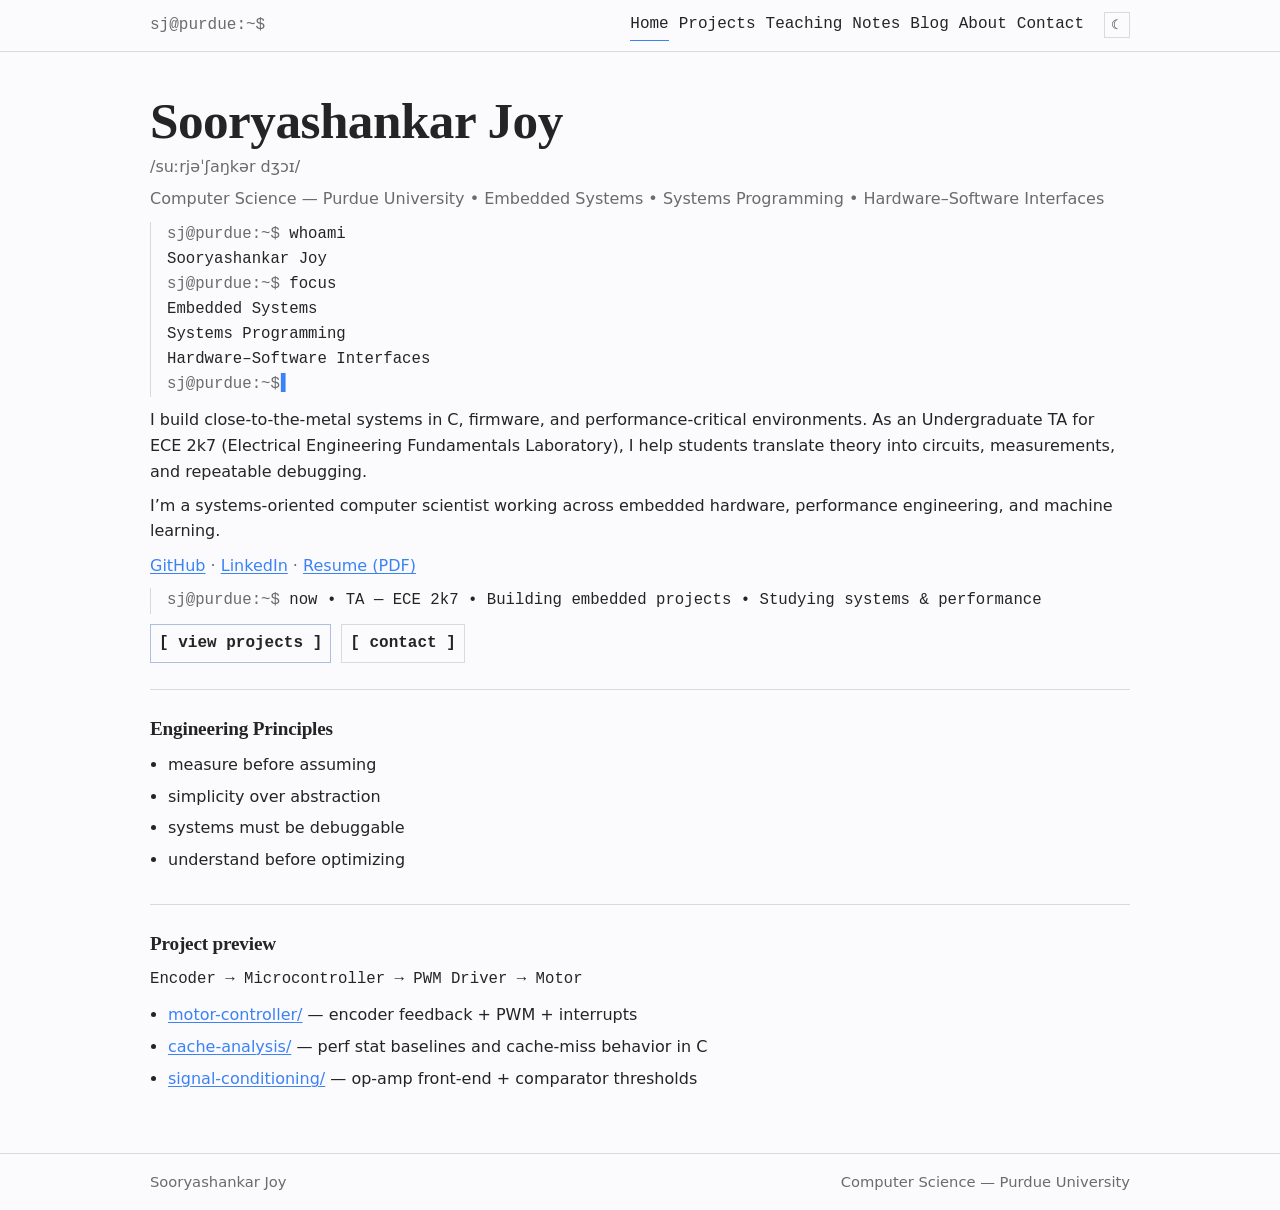
==== commit 92405b3b: "Website 1.0" ====
--- a/index.html
+++ b/index.html
@@ -31,15 +31,13 @@
     <link rel="icon" href="./assets/favicon.svg" type="image/svg+xml" />
     <link rel="stylesheet" href="./assets/styles.css" />
   </head>
-  <body>
+  <body class="page-home">
     <a class="skip-link" href="#main">Skip to content</a>
 
     <header class="site-header">
       <div class="container">
         <div class="header-bar">
-          <div class="prompt" aria-label="Prompt">
-            <span class="host">sj@purdue</span>:<span class="path">~</span>$<span class="caret" aria-hidden="true">▍</span>
-          </div>
+          <div class="prompt" aria-label="Prompt">sj@purdue:~$</div>
 
           <div style="display: inline-flex; align-items: center; gap: 10px">
             <nav class="nav" aria-label="Primary">
@@ -53,7 +51,7 @@
             </nav>
 
             <div class="header-actions" aria-label="Header controls">
-              <button id="themeToggle" class="icon-btn" type="button" aria-label="Toggle theme">theme</button>
+              <button id="themeToggle" class="icon-btn" type="button" aria-label="Toggle theme" title="Toggle theme"></button>
               <button
                 id="menuToggle"
                 class="icon-btn hamburger"
@@ -61,8 +59,8 @@
                 aria-label="Open menu"
                 aria-expanded="false"
                 aria-controls="mobileMenu"
+                title="Open menu"
               >
-                menu
               </button>
             </div>
           </div>
@@ -82,37 +80,43 @@
 
     <main id="main">
       <div class="container">
-        <section aria-label="Hero">
-          <h1 class="mono">Home</h1>
+        <section aria-label="Home">
+          <h1>Sooryashankar Joy</h1>
+          <div class="muted" style="margin-top: -6px">
+            <span title="soo-rya SHANG-ker joy">/suːrjəˈʃaŋkər dʒɔɪ/</span>
+          </div>
+          <p class="muted" style="margin-top: 6px">
+            Computer Science — Purdue University • Embedded Systems • Systems Programming • Hardware–Software Interfaces
+          </p>
 
-          <div class="panel" aria-label="Terminal hero block">
+          <div class="panel" aria-label="whoami block">
             <pre class="term"><span class="promptline">sj@purdue:~$</span> whoami
 Sooryashankar Joy
-<span title="soo-rya SHANG-ker joy">/suːrjəˈʃaŋkər dʒɔɪ/</span>
 <span class="promptline">sj@purdue:~$</span> focus
 Embedded Systems
 Systems Programming
-Hardware–Software Interfaces</pre>
+Hardware–Software Interfaces
+<span class="promptline">sj@purdue:~$</span><span class="blink-caret" aria-hidden="true">▍</span></pre>
           </div>
 
           <p>
-            I build close-to-the-metal systems: C programming, microcontrollers, digital logic, circuit design, and performance
-            analysis. I’m an Undergraduate TA for ECE 2k7 (Electrical Engineering Fundamentals Laboratory), helping students
-            translate theory into real circuits and measurements.
+            I build close-to-the-metal systems in C, firmware, and performance-critical environments. As an Undergraduate TA
+            for ECE 2k7 (Electrical Engineering Fundamentals Laboratory), I help students translate theory into circuits,
+            measurements, and repeatable debugging.
+          </p>
+          <p>
+            I’m a systems-oriented computer scientist working across embedded hardware, performance engineering, and machine
+            learning.
           </p>
 
           <p class="muted">
-            Preferred name: <strong>Soorya</strong> ·
             <a href="https://github.com/YOUR_GITHUB_USERNAME" rel="noreferrer">GitHub</a> ·
             <a href="https://www.linkedin.com/in/YOUR_LINKEDIN_USERNAME/" rel="noreferrer">LinkedIn</a> ·
             <a href="./resume/Soorya_Joy_Resume.pdf">Resume (PDF)</a>
           </p>
 
-          <div class="panel" style="margin-top: 12px" aria-label="Currently block">
-            <pre class="term"><span class="promptline">sj@purdue:~$</span> now
-• TA — ECE 2k7
-• Building embedded projects
-• Studying systems &amp; performance</pre>
+          <div class="panel" aria-label="now block">
+            <pre class="term"><span class="promptline">sj@purdue:~$</span> now • TA — ECE 2k7 • Building embedded projects • Studying systems &amp; performance</pre>
           </div>
 
           <div class="cta-row" aria-label="Calls to action">
@@ -120,13 +124,37 @@
             <a class="cmd-btn" href="./contact.html">[ contact ]</a>
           </div>
         </section>
+
+        <hr class="rule" />
+
+        <section aria-label="Engineering principles">
+          <h2>Engineering Principles</h2>
+          <ul>
+            <li>measure before assuming</li>
+            <li>simplicity over abstraction</li>
+            <li>systems must be debuggable</li>
+            <li>understand before optimizing</li>
+          </ul>
+        </section>
+
+        <hr class="rule" />
+
+        <section aria-label="Project preview">
+          <h2>Project preview</h2>
+          <pre class="term">Encoder → Microcontroller → PWM Driver → Motor</pre>
+          <ul>
+            <li><a href="./projects.html#motor-controller">motor-controller/</a> — encoder feedback + PWM + interrupts</li>
+            <li><a href="./projects.html#cache-analysis">cache-analysis/</a> — perf stat baselines and cache-miss behavior in C</li>
+            <li><a href="./projects.html#signal-conditioning">signal-conditioning/</a> — op-amp front-end + comparator thresholds</li>
+          </ul>
+        </section>
       </div>
     </main>
 
     <footer class="site-footer">
       <div class="container footer-inner">
-        <span>© <span id="year"></span> Sooryashankar Joy</span>
-        <span class="muted">Computer Science @ Purdue University</span>
+        <span>Sooryashankar Joy</span>
+        <span class="muted">Computer Science — Purdue University</span>
       </div>
     </footer>
 
--- a/assets/styles.css
+++ b/assets/styles.css
@@ -1,40 +1,48 @@
 /*
-  Sooryashankar Joy — terminal-inspired personal site
-  Aesthetic: modern terminal, refined, professional.
-  - No frameworks, no dependencies
-  - Minimal JS
-  - Single accent color
+  Sooryashankar Joy — terminal-inspired site (refined)
+  Goals:
+  - documentation-like page with terminal accents
+  - solid deep background, subtle 1px rules, no decorative overlays
+  - serif headings / sans body / monospace terminal blocks
 */
 
 :root {
+  /* Accent (single) */
   --accent: #3b82f6;
-  --accent2: #a78bfa;
-  --accent3: #f59e0b;
-
+
+  /* Colors (dark default) */
   --bg: #0b0f14;
-  --panel: #0f1720;
+  --panel: rgba(255, 255, 255, 0.03);
   --text: rgba(255, 255, 255, 0.92);
-  --muted: rgba(255, 255, 255, 0.68);
-  --border: rgba(255, 255, 255, 0.14);
-  --border-strong: rgba(255, 255, 255, 0.22);
-
-  --mono: ui-monospace, SFMono-Regular, Menlo, Monaco, Consolas, "Liberation Mono", "Courier New", monospace;
-  --sans: ui-sans-serif, system-ui, -apple-system, Segoe UI, Roboto, Arial, "Noto Sans", "Liberation Sans", sans-serif;
-
+  --muted: rgba(255, 255, 255, 0.66);
+  --border: rgba(255, 255, 255, 0.12);
+
+  /* Typography (no external downloads; use if installed + fallbacks) */
+  --font-serif: "IBM Plex Serif", "Source Serif 4", ui-serif, Georgia, "Times New Roman", serif;
+  --font-sans: Inter, ui-sans-serif, system-ui, -apple-system, Segoe UI, Roboto, Arial, "Noto Sans", "Liberation Sans",
+    sans-serif;
+  --font-mono: "JetBrains Mono", ui-monospace, SFMono-Regular, Menlo, Monaco, Consolas, "Liberation Mono", "Courier New",
+    monospace;
+
+  /* Layout */
   --content: 980px;
   --pad: 18px;
-  --radius: 10px;
+
+  /* Spacing scale */
+  --space-xs: 6px;
+  --space-sm: 10px;
+  --space-md: 16px;
+  --space-lg: 24px;
 
   color-scheme: dark;
 }
 
 html[data-theme="light"] {
-  --bg: #fcfcfd;
-  --panel: #ffffff;
+  --bg: #fbfbfd;
+  --panel: rgba(17, 17, 17, 0.03);
   --text: rgba(17, 17, 17, 0.92);
-  --muted: rgba(17, 17, 17, 0.64);
+  --muted: rgba(17, 17, 17, 0.62);
   --border: rgba(17, 17, 17, 0.14);
-  --border-strong: rgba(17, 17, 17, 0.24);
   color-scheme: light;
 }
 
@@ -51,7 +59,7 @@
   margin: 0;
   background: var(--bg);
   color: var(--text);
-  font-family: var(--sans);
+  font-family: var(--font-sans);
   line-height: 1.6;
 }
 
@@ -84,10 +92,10 @@
   left: 12px;
   top: 10px;
   padding: 8px 10px;
-  border-radius: 8px;
-  background: var(--panel);
+  border-radius: 0;
+  background: var(--bg);
   border: 1px solid var(--border);
-  font-family: var(--mono);
+  font-family: var(--font-mono);
   font-weight: 700;
   transform: translateY(-150%);
   z-index: 1000;
@@ -104,33 +112,33 @@
 }
 
 main {
-  padding: 22px 0 44px;
+  padding: var(--space-lg) 0 calc(var(--space-lg) + var(--space-md));
 }
 
 section {
-  padding: 20px 0;
+  padding: var(--space-md) 0;
 }
 
 .rule {
   border: 0;
   height: 1px;
   background: var(--border);
-  margin: 10px 0;
+  margin: var(--space-sm) 0;
 }
 
 /* Header (terminal tab bar) */
 .site-header {
   border-bottom: 1px solid var(--border);
-  background: color-mix(in oklab, var(--bg), var(--panel) 20%);
+  background: var(--bg);
 }
 
 .header-bar {
   display: flex;
   align-items: center;
   justify-content: space-between;
-  gap: 14px;
-  padding: 12px 0;
-  font-family: var(--mono);
+  gap: var(--space-md);
+  padding: var(--space-sm) 0;
+  font-family: var(--font-mono);
 }
 
 .prompt {
@@ -138,19 +146,11 @@
   white-space: nowrap;
 }
 
-.prompt .host {
-  color: color-mix(in oklab, var(--accent2), var(--muted) 40%);
-}
-
-.prompt .path {
-  color: color-mix(in oklab, var(--accent3), var(--muted) 55%);
-}
-
-.caret {
+/* Single caret used only on home (see .blink-caret) */
+.blink-caret {
   display: inline-block;
   width: 0.6ch;
-  margin-left: 0.2ch;
-  border-bottom: 0;
+  margin-left: 0.15ch;
   color: var(--accent);
   animation: caretBlink 1.1s steps(1, end) infinite;
 }
@@ -167,7 +167,7 @@
 }
 
 @media (prefers-reduced-motion: reduce) {
-  .caret {
+  .blink-caret {
     animation: none;
   }
 }
@@ -175,7 +175,7 @@
 .nav {
   display: flex;
   align-items: center;
-  gap: 12px;
+  gap: var(--space-sm);
   flex-wrap: wrap;
   justify-content: flex-end;
 }
@@ -183,12 +183,13 @@
 .nav a {
   color: var(--text);
   text-decoration: none;
-  padding: 4px 0;
+  padding: 2px 0;
   border-bottom: 1px solid transparent;
+  font-weight: 500;
 }
 
 .nav a:hover {
-  border-bottom-color: var(--border-strong);
+  border-bottom-color: var(--border);
 }
 
 .nav a[aria-current="page"] {
@@ -198,22 +199,35 @@
 .header-actions {
   display: inline-flex;
   align-items: center;
-  gap: 8px;
-  margin-left: 10px;
+  gap: var(--space-xs);
+  margin-left: var(--space-sm);
 }
 
 .icon-btn {
-  font-family: var(--mono);
+  font-family: var(--font-mono);
   border: 1px solid var(--border);
   background: transparent;
   color: var(--text);
-  padding: 6px 8px;
-  border-radius: 8px;
+  padding: 4px 6px;
+  border-radius: 0;
   cursor: pointer;
 }
 
 .icon-btn:hover {
-  border-color: var(--border-strong);
+  border-color: var(--border);
+}
+
+/* Icon-only buttons (no labels) */
+#themeToggle::before {
+  content: "◐";
+}
+
+html[data-theme="light"] #themeToggle::before {
+  content: "☾";
+}
+
+#menuToggle::before {
+  content: "≡";
 }
 
 .hamburger {
@@ -222,16 +236,17 @@
 
 .mobile-menu {
   display: none;
-  padding: 10px 0 14px;
+  padding: var(--space-sm) 0 var(--space-md);
   border-top: 1px solid var(--border);
 }
 
 .mobile-menu a {
   display: block;
-  padding: 10px 0;
+  padding: var(--space-sm) 0;
   text-decoration: none;
   border-bottom: 1px solid var(--border);
   color: var(--text);
+  font-family: var(--font-mono);
 }
 
 .mobile-menu a:last-child {
@@ -255,18 +270,18 @@
 h1,
 h2,
 h3 {
-  font-family: var(--mono);
+  font-family: var(--font-serif);
   letter-spacing: -0.01em;
   margin: 0 0 10px;
 }
 
 h1 {
-  font-size: clamp(1.6rem, 3.8vw, 2.2rem);
-  line-height: 1.25;
+  font-size: clamp(2.2rem, 4.8vw, 3.2rem);
+  line-height: 1.15;
 }
 
 h2 {
-  font-size: 1.1rem;
+  font-size: 1.2rem;
   line-height: 1.35;
 }
 
@@ -276,7 +291,7 @@
 }
 
 p {
-  margin: 0.7rem 0;
+  margin: 0.55rem 0;
 }
 
 .muted {
@@ -284,38 +299,22 @@
 }
 
 .mono {
-  font-family: var(--mono);
+  font-family: var(--font-mono);
 }
 
 /* Terminal panels */
 .panel {
-  border: 1px solid var(--border);
-  border-radius: var(--radius);
-  background: var(--panel);
-  padding: 14px 14px;
-  position: relative;
-}
-
-.panel::before {
-  content: "";
-  position: absolute;
-  inset: 0;
-  pointer-events: none;
-  border-radius: var(--radius);
-  background:
-    linear-gradient(180deg, color-mix(in oklab, var(--accent2), transparent 92%), transparent 24%),
-    repeating-linear-gradient(180deg, transparent 0 24px, color-mix(in oklab, var(--border), transparent 88%) 24px 25px);
-  opacity: 0.6;
-}
-
-.panel > * {
-  position: relative;
+  border: 0;
+  border-left: 1px solid var(--border);
+  background: transparent;
+  padding: 0 var(--space-md);
+  margin: var(--space-sm) 0;
 }
 
 .term {
-  font-family: var(--mono);
-  font-size: 0.96rem;
-  line-height: 1.55;
+  font-family: var(--font-mono);
+  font-size: 0.98rem;
+  line-height: 1.6;
   white-space: pre-wrap;
   margin: 0;
 }
@@ -327,15 +326,15 @@
 .cta-row {
   display: flex;
   flex-wrap: wrap;
-  gap: 10px;
-  margin-top: 10px;
+  gap: var(--space-sm);
+  margin-top: var(--space-sm);
 }
 
 .cmd-btn {
-  font-family: var(--mono);
-  font-weight: 800;
-  padding: 8px 10px;
-  border-radius: 8px;
+  font-family: var(--font-mono);
+  font-weight: 700;
+  padding: 6px 8px;
+  border-radius: 0;
   border: 1px solid var(--border);
   background: transparent;
   color: var(--text);
@@ -343,12 +342,12 @@
 }
 
 .cmd-btn:hover {
-  border-color: var(--border-strong);
+  border-color: var(--border);
   text-decoration: none;
 }
 
 .cmd-btn.primary {
-  border-color: color-mix(in oklab, var(--accent), var(--border) 65%);
+  border-color: color-mix(in oklab, var(--accent), var(--border) 70%);
 }
 
 /* Lists */
@@ -394,27 +393,17 @@
 }
 
 .tag {
-  font-family: var(--mono);
+  font-family: var(--font-mono);
   font-size: 0.85rem;
   padding: 4px 6px;
   border: 1px solid var(--border);
-  border-radius: 6px;
-  color: var(--muted);
-}
-
-.tag.featured {
-  border-color: color-mix(in oklab, var(--accent2), var(--border) 70%);
-  color: color-mix(in oklab, var(--accent2), var(--muted) 35%);
-}
-
-.tag.warm {
-  border-color: color-mix(in oklab, var(--accent3), var(--border) 70%);
-  color: color-mix(in oklab, var(--accent3), var(--muted) 35%);
+  border-radius: 0;
+  color: var(--muted);
 }
 
 /* Blog */
 .post-list {
-  margin-top: 10px;
+  margin-top: var(--space-sm);
 }
 
 .post {
@@ -426,14 +415,14 @@
 }
 
 .post-meta {
-  font-family: var(--mono);
+  font-family: var(--font-mono);
   color: var(--muted);
   font-size: 0.92rem;
 }
 
 .post-title {
   margin: 6px 0 0;
-  font-family: var(--mono);
+  font-family: var(--font-serif);
   font-size: 1.05rem;
 }
 
@@ -454,31 +443,32 @@
 }
 
 .post-body pre {
+  border: 0;
+  border-left: 1px solid var(--border);
+  border-radius: 0;
+  background: transparent;
+  padding: 0 var(--space-md);
+  overflow: auto;
+}
+
+.post-body code {
+  font-family: var(--font-mono);
+}
+
+.flags {
+  display: flex;
+  flex-wrap: wrap;
+  gap: var(--space-sm);
+  margin: var(--space-sm) 0 0;
+}
+
+.flag {
+  font-family: var(--font-mono);
   border: 1px solid var(--border);
-  border-radius: 8px;
-  background: var(--panel);
-  padding: 12px;
-  overflow: auto;
-}
-
-.post-body code {
-  font-family: var(--mono);
-}
-
-.flags {
-  display: flex;
-  flex-wrap: wrap;
-  gap: 10px;
-  margin: 10px 0 0;
-}
-
-.flag {
-  font-family: var(--mono);
-  border: 1px solid var(--border);
-  border-radius: 8px;
+  border-radius: 0;
   background: transparent;
   color: var(--muted);
-  padding: 6px 8px;
+  padding: 5px 7px;
   cursor: pointer;
 }
 
@@ -488,13 +478,13 @@
 }
 
 .flag:hover {
-  border-color: var(--border-strong);
+  border-color: var(--border);
 }
 
 /* Accordion */
 .accordion {
   border-top: 1px solid var(--border);
-  margin-top: 10px;
+  margin-top: var(--space-sm);
 }
 
 .acc-item {
@@ -508,8 +498,8 @@
   border: 0;
   background: transparent;
   color: var(--text);
-  font-family: var(--mono);
-  font-weight: 700;
+  font-family: var(--font-mono);
+  font-weight: 600;
   cursor: pointer;
   display: flex;
   justify-content: space-between;
@@ -528,16 +518,16 @@
 /* Footer */
 .site-footer {
   border-top: 1px solid var(--border);
-  padding: 18px 0;
-  color: var(--muted);
-  font-family: var(--mono);
+  padding: var(--space-md) 0;
+  color: var(--muted);
+  font-family: var(--font-sans);
   font-size: 0.92rem;
 }
 
 .footer-inner {
   display: flex;
   flex-wrap: wrap;
-  gap: 10px;
+  gap: var(--space-sm);
   justify-content: space-between;
 }
 
